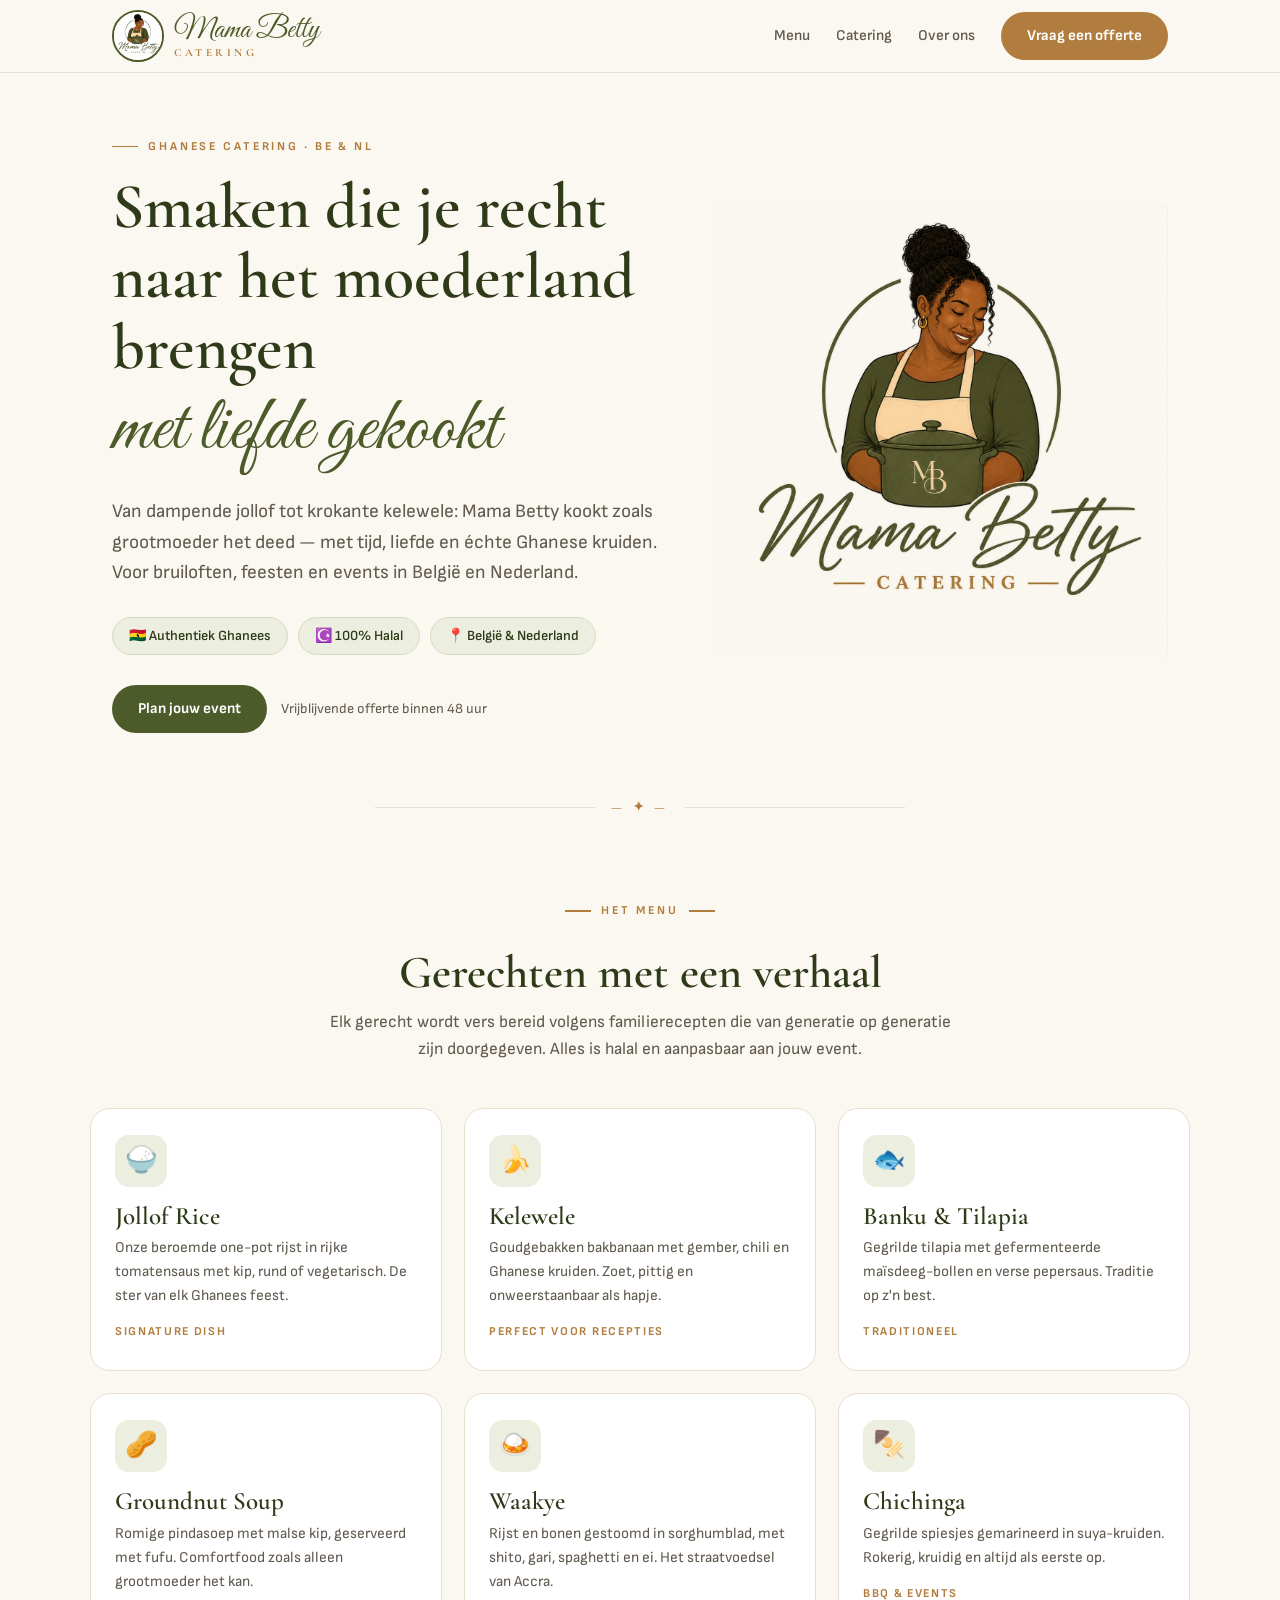
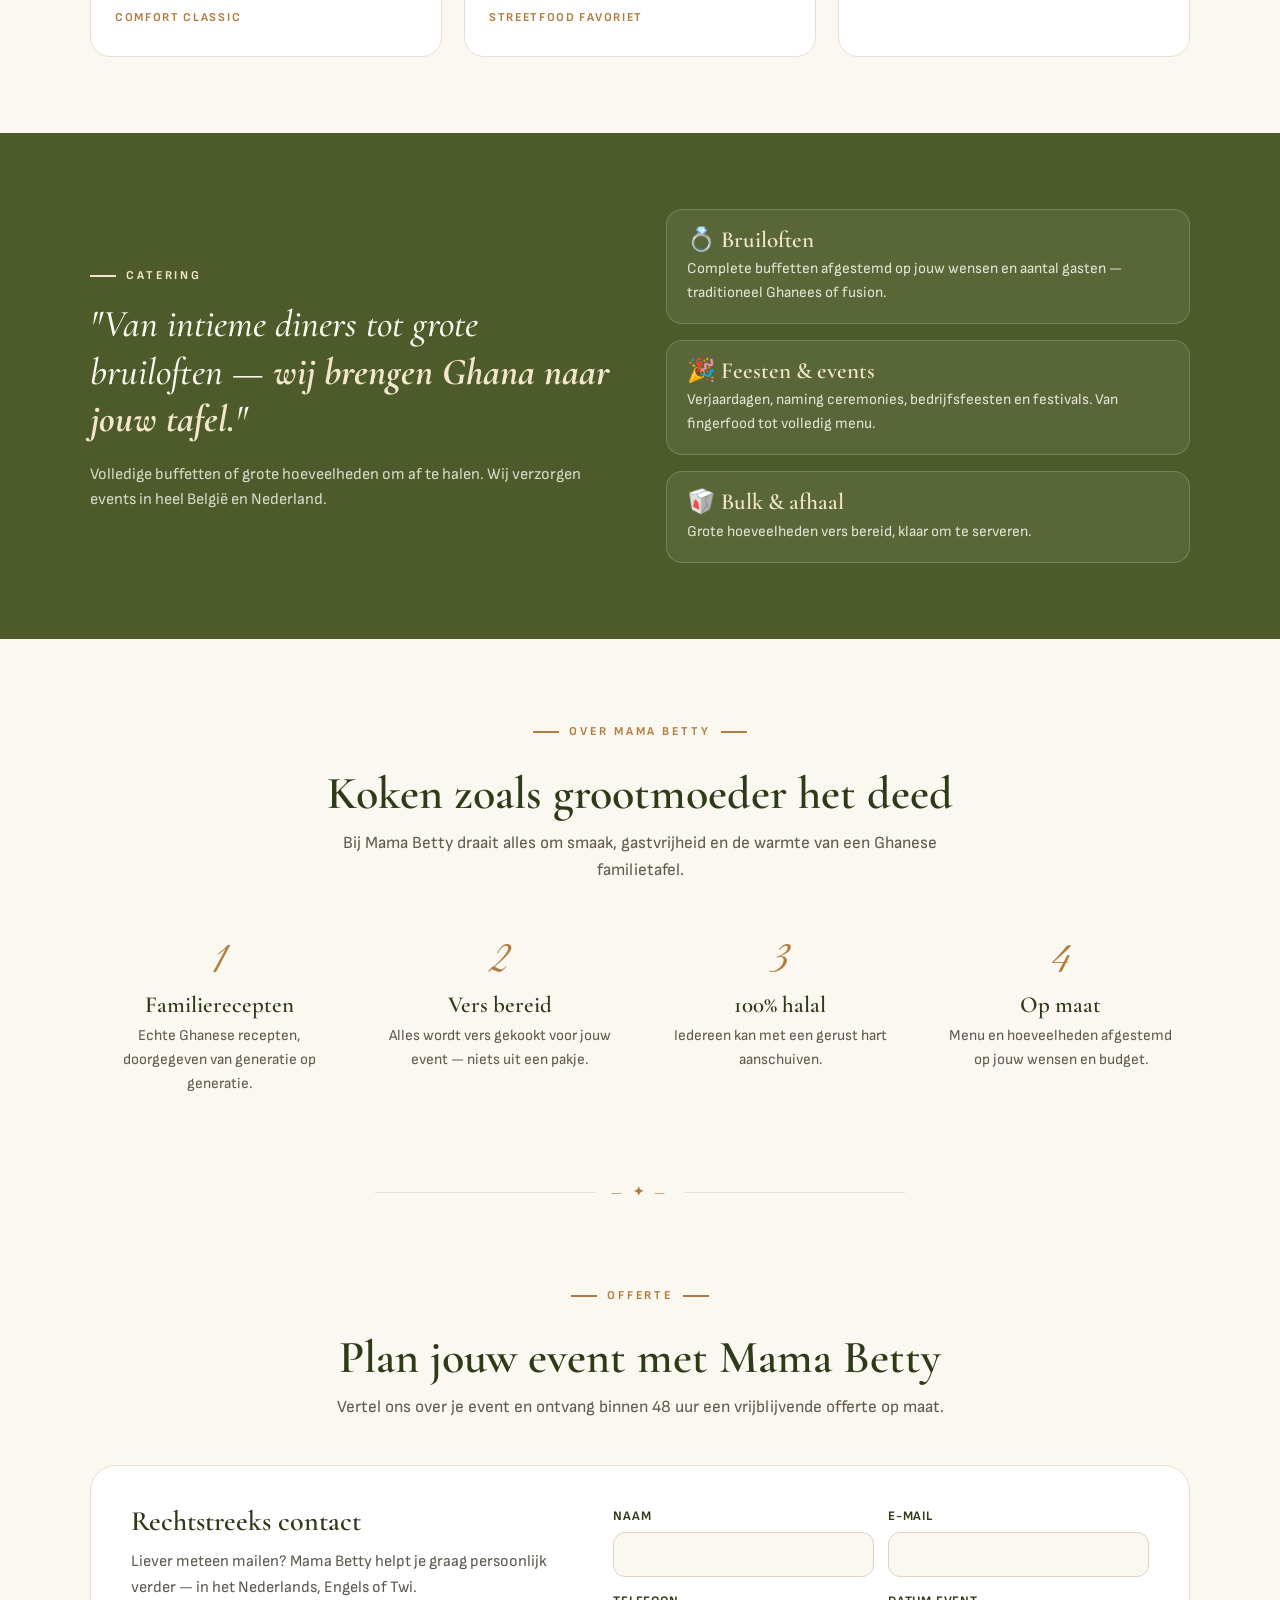
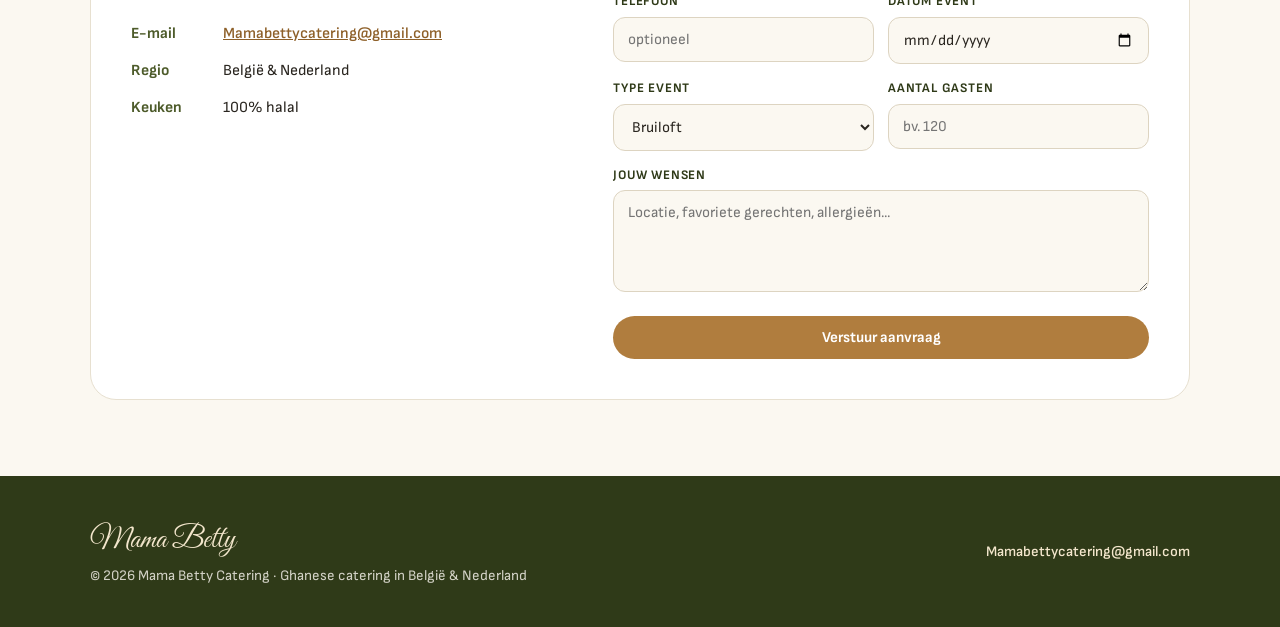
==== index.html @ 84b1d36d "Mama Betty Catering website Co-Authored-By: Claude Opus 5.5 <noreply@anthropic.com> Claude-Session: " ====
<!DOCTYPE html>
<html lang="nl">
<head>
<meta charset="UTF-8">
<meta name="viewport" content="width=device-width, initial-scale=1.0">
<title>Mama Betty Catering — Ghanese catering | BE &amp; NL</title>
<meta name="description" content="Authentieke Ghanese catering voor bruiloften, feesten en events in België en Nederland. 100% halal. Vraag vrijblijvend een offerte aan.">
<meta property="og:title" content="Mama Betty Catering">
<meta property="og:description" content="Authentieke Ghanese catering voor bruiloften, feesten en events in België en Nederland.">
<meta property="og:image" content="logo.jpg">
<link rel="icon" href="logo.jpg">
<link rel="preconnect" href="https://fonts.googleapis.com">
<link rel="preconnect" href="https://fonts.gstatic.com" crossorigin>
<link href="https://fonts.googleapis.com/css2?family=Cormorant+Garamond:ital,wght@0,500;0,600;0,700;1,500;1,600&family=Great+Vibes&family=Sofia+Sans:wght@400;500;600;700&display=swap" rel="stylesheet">
<style>
  :root{
    --olive-900:#2F3A18;
    --olive-700:#4D5B2A;
    --olive-500:#6B7A3E;
    --olive-100:#ECEEDF;
    --cream:#FBF8F1;
    --apron:#F3E6CC;
    --bronze:#B07D3E;
    --bronze-dark:#8E6029;
    --ink:#2A2620;
    --ink-soft:#615A50;
    --line:#E7E0D0;
  }
  *{margin:0;padding:0;box-sizing:border-box}
  html{scroll-behavior:smooth}
  body{
    font-family:'Sofia Sans',sans-serif;
    background:var(--cream);
    color:var(--ink);
    line-height:1.6;
    font-size:17px;
  }
  h1,h2,h3{font-family:'Cormorant Garamond',serif;line-height:1.1}
  img{max-width:100%;display:block}
  a{color:inherit}
  .script{font-family:'Great Vibes',cursive;font-weight:400}

  /* ---------- NAV ---------- */
  header{
    position:sticky;top:0;z-index:50;
    background:rgba(251,248,241,.95);
    backdrop-filter:blur(8px);
    border-bottom:1px solid var(--line);
  }
  .nav{
    max-width:1100px;margin:0 auto;padding:10px 22px;
    display:flex;align-items:center;justify-content:space-between;gap:16px;
    position:relative;
  }
  .brand{display:flex;align-items:center;gap:10px;text-decoration:none}
  .brand img{width:52px;height:52px;object-fit:cover;object-position:50% 22%;border-radius:50%;border:2px solid var(--olive-700);background:#fff}
  .brand-name{font-family:'Great Vibes',cursive;font-size:30px;color:var(--olive-700);line-height:1}
  .brand-name small{display:block;font-family:'Cormorant Garamond',serif;font-weight:700;font-size:11px;letter-spacing:.32em;text-transform:uppercase;color:var(--bronze);margin-top:2px}
  nav ul{display:flex;gap:26px;list-style:none;align-items:center}
  nav a{text-decoration:none;font-weight:600;font-size:15px;color:var(--ink-soft)}
  nav a:hover{color:var(--olive-700)}
  .btn{
    display:inline-block;background:var(--olive-700);color:#fff;
    padding:12px 26px;border-radius:999px;text-decoration:none;
    font-weight:700;font-size:15px;border:none;cursor:pointer;font-family:inherit;
    transition:transform .15s ease, background .15s ease;
  }
  .btn:hover{background:var(--olive-900);transform:translateY(-1px)}
  .btn:focus-visible{outline:3px solid var(--bronze);outline-offset:2px}
  .btn:disabled{opacity:.6;cursor:wait;transform:none}
  nav a.btn{color:#fff}
  .btn-bronze{background:var(--bronze)}
  .btn-bronze:hover{background:var(--bronze-dark)}
  .menu-toggle{display:none;background:none;border:none;font-size:26px;cursor:pointer;color:var(--olive-900)}

  /* ---------- HERO ---------- */
  .hero{
    max-width:1100px;margin:0 auto;padding:56px 22px 64px;
    display:grid;grid-template-columns:1.1fr .9fr;gap:48px;align-items:center;
  }
  .eyebrow{
    display:inline-flex;align-items:center;gap:10px;
    font-size:12px;font-weight:700;letter-spacing:.24em;text-transform:uppercase;
    color:var(--bronze);margin-bottom:16px;
  }
  .eyebrow::before{content:"";width:26px;height:1.5px;background:var(--bronze)}
  .hero h1{
    font-size:clamp(40px,5.6vw,64px);font-weight:600;color:var(--olive-900);
  }
  .hero h1 .script{display:block;color:var(--olive-700);font-size:1.2em;line-height:1.15;margin-top:4px}
  .hero p.lead{margin:22px 0 28px;font-size:19px;color:var(--ink-soft);max-width:52ch}
  .hero-badges{display:flex;flex-wrap:wrap;gap:10px;margin-bottom:30px}
  .badge{
    background:var(--olive-100);color:var(--olive-900);
    border:1px solid #D7DBC2;border-radius:999px;
    padding:7px 16px;font-size:14px;font-weight:600;
  }
  .hero-cta{display:flex;gap:14px;flex-wrap:wrap;align-items:center}
  .hero-note{font-size:14px;color:var(--ink-soft)}
  .hero-logo{
    width:100%;max-width:460px;margin:0 auto;
    mix-blend-mode:multiply;
  }

  /* ---------- SECTIONS ---------- */
  section{padding:76px 22px}
  .wrap{max-width:1100px;margin:0 auto}
  .section-head{max-width:640px;margin-bottom:44px}
  .section-head.center{margin-left:auto;margin-right:auto;text-align:center}
  .section-head.center .eyebrow::after{content:"";width:26px;height:1.5px;background:var(--bronze)}
  .section-head h2{font-size:clamp(32px,4vw,46px);font-weight:600;color:var(--olive-900);margin:10px 0 12px}
  .section-head p{color:var(--ink-soft);font-size:17px}

  .divider{display:flex;align-items:center;justify-content:center;gap:16px;color:var(--bronze);padding:0 22px}
  .divider::before,.divider::after{content:"";height:1px;flex:1;max-width:220px;background:var(--line)}
  .divider span{font-family:'Cormorant Garamond',serif;font-weight:700;letter-spacing:.3em;font-size:13px}

  /* menu */
  .menu-grid{display:grid;grid-template-columns:repeat(3,1fr);gap:22px}
  .dish{
    background:#fff;border:1px solid var(--line);border-radius:20px;
    padding:26px 24px;transition:transform .18s ease, box-shadow .18s ease;
  }
  .dish:hover{transform:translateY(-4px);box-shadow:0 16px 36px rgba(47,58,24,.10)}
  .dish-icon{
    width:52px;height:52px;border-radius:14px;display:grid;place-items:center;
    font-size:26px;margin-bottom:16px;background:var(--olive-100);
  }
  .dish h3{font-size:25px;font-weight:600;color:var(--olive-900);margin-bottom:6px}
  .dish p{font-size:15px;color:var(--ink-soft)}
  .dish .tag{
    display:inline-block;margin-top:14px;font-size:12px;font-weight:700;
    letter-spacing:.14em;text-transform:uppercase;color:var(--bronze);
  }

  /* catering */
  .split{display:grid;grid-template-columns:1fr 1fr;gap:52px;align-items:center}
  .green-section{background:var(--olive-700);color:var(--cream)}
  .green-section .eyebrow{color:var(--apron)}
  .green-section .eyebrow::before{background:var(--apron)}
  .service-list{list-style:none;display:grid;gap:16px}
  .service-list li{
    background:rgba(251,248,241,.07);
    border:1px solid rgba(251,248,241,.18);
    border-radius:16px;padding:18px 20px;
  }
  .service-list h3{font-size:23px;color:var(--apron);margin-bottom:4px;font-weight:600}
  .service-list p{font-size:15px;color:rgba(251,248,241,.85)}
  .big-quote{
    font-family:'Cormorant Garamond',serif;font-style:italic;font-weight:500;
    font-size:clamp(28px,3.4vw,38px);line-height:1.25;color:var(--cream);
  }
  .big-quote strong{color:var(--apron);font-weight:700}
  .quote-sub{margin-top:18px;color:rgba(251,248,241,.8);font-size:16px}

  /* waarom */
  .why-grid{display:grid;grid-template-columns:repeat(4,1fr);gap:22px}
  .why{text-align:center;padding:10px}
  .why .num{font-family:'Great Vibes',cursive;font-size:46px;color:var(--bronze);line-height:1}
  .why h3{font-size:23px;color:var(--olive-900);margin:8px 0 6px;font-weight:600}
  .why p{font-size:15px;color:var(--ink-soft)}

  /* contact */
  .contact-card{
    background:#fff;border:1px solid var(--line);border-radius:26px;
    padding:40px;display:grid;grid-template-columns:.9fr 1.1fr;gap:44px;
  }
  .contact-info h3{font-size:28px;color:var(--olive-900);font-weight:600;margin-bottom:12px}
  .contact-info p{color:var(--ink-soft);font-size:16px;margin-bottom:22px}
  .contact-rows{display:grid;gap:12px;font-size:15.5px}
  .contact-rows div{display:flex;gap:12px;align-items:baseline;flex-wrap:wrap}
  .contact-rows strong{min-width:80px;color:var(--olive-700)}
  .contact-rows a{color:var(--bronze-dark);font-weight:600;word-break:break-all}
  .form{display:grid;gap:14px}
  .form label{display:block;margin-bottom:5px;font-size:13px;font-weight:700;letter-spacing:.06em;text-transform:uppercase;color:var(--olive-900)}
  .form input,.form select,.form textarea{
    width:100%;padding:12px 14px;border:1.5px solid #DDD4C1;border-radius:12px;
    font-family:inherit;font-size:15px;background:var(--cream);color:var(--ink);
  }
  .form input:focus,.form select:focus,.form textarea:focus{
    outline:none;border-color:var(--olive-700);box-shadow:0 0 0 3px rgba(77,91,42,.15);
  }
  .form-row{display:grid;grid-template-columns:1fr 1fr;gap:14px}
  .hp{position:absolute;left:-9999px}
  .form-msg{
    display:none;padding:14px 16px;border-radius:12px;font-weight:600;font-size:15px;
    background:var(--olive-100);border:1px solid #CBD1AE;color:var(--olive-900);
  }
  .form-msg.error{background:#FBEDE8;border-color:#EBC3B5;color:#8A2F14}

  /* footer */
  footer.site{
    background:var(--olive-900);color:rgba(251,248,241,.8);
    padding:40px 22px;font-size:14.5px;
  }
  footer.site .wrap{display:flex;justify-content:space-between;gap:20px;flex-wrap:wrap;align-items:center}
  footer.site .script{font-size:30px;color:var(--apron)}
  footer.site a{color:var(--apron);text-decoration:none;font-weight:600}

  @media (prefers-reduced-motion:reduce){
    *{transition:none!important;animation:none!important}
    html{scroll-behavior:auto}
  }
  @media (max-width:860px){
    .hero{grid-template-columns:1fr;padding-top:28px;text-align:center}
    .hero-logo{max-width:320px;order:-1}
    .hero p.lead{margin-left:auto;margin-right:auto}
    .hero-badges,.hero-cta{justify-content:center}
    .eyebrow::before{display:none}
    .menu-grid{grid-template-columns:1fr 1fr}
    .why-grid{grid-template-columns:1fr 1fr}
    .split,.contact-card{grid-template-columns:1fr}
    nav ul{
      display:none;position:absolute;top:100%;left:0;right:0;
      background:var(--cream);flex-direction:column;padding:18px 22px;gap:16px;
      border-bottom:1px solid var(--line);
    }
    nav ul.open{display:flex}
    .menu-toggle{display:block}
  }
  @media (max-width:560px){
    .menu-grid,.why-grid{grid-template-columns:1fr}
    .form-row{grid-template-columns:1fr}
    .contact-card{padding:24px}
    section{padding:60px 16px}
    .brand-name{font-size:26px}
  }
</style>
</head>
<body>

<header>
  <div class="nav">
    <a class="brand" href="#top">
      <img src="logo.jpg" alt="">
      <span class="brand-name">Mama Betty
        <small>Catering</small>
      </span>
    </a>
    <nav>
      <button class="menu-toggle" aria-label="Menu openen" onclick="document.getElementById('navlinks').classList.toggle('open')">☰</button>
      <ul id="navlinks">
        <li><a href="#menu">Menu</a></li>
        <li><a href="#catering">Catering</a></li>
        <li><a href="#waarom">Over ons</a></li>
        <li><a href="#offerte" class="btn btn-bronze">Vraag een offerte</a></li>
      </ul>
    </nav>
  </div>
</header>

<main id="top">

  <!-- HERO -->
  <div class="hero">
    <div>
      <span class="eyebrow">Ghanese catering · BE &amp; NL</span>
      <h1>Smaken die je recht naar het moederland brengen
        <span class="script">met liefde gekookt</span>
      </h1>
      <p class="lead">Van dampende jollof tot krokante kelewele: Mama Betty kookt zoals grootmoeder het deed — met tijd, liefde en échte Ghanese kruiden. Voor bruiloften, feesten en events in België en Nederland.</p>
      <div class="hero-badges">
        <span class="badge">🇬🇭 Authentiek Ghanees</span>
        <span class="badge">☪️ 100% Halal</span>
        <span class="badge">📍 België &amp; Nederland</span>
      </div>
      <div class="hero-cta">
        <a class="btn" href="#offerte">Plan jouw event</a>
        <span class="hero-note">Vrijblijvende offerte binnen 48 uur</span>
      </div>
    </div>
    <img class="hero-logo" src="logo.jpg" alt="Mama Betty Catering logo: Mama Betty met een kookpot">
  </div>

  <div class="divider" aria-hidden="true"><span>— ✦ —</span></div>

  <!-- MENU -->
  <section id="menu">
    <div class="wrap">
      <div class="section-head center">
        <span class="eyebrow">Het menu</span>
        <h2>Gerechten met een verhaal</h2>
        <p>Elk gerecht wordt vers bereid volgens familierecepten die van generatie op generatie zijn doorgegeven. Alles is halal en aanpasbaar aan jouw event.</p>
      </div>
      <div class="menu-grid">
        <article class="dish">
          <div class="dish-icon">🍚</div>
          <h3>Jollof Rice</h3>
          <p>Onze beroemde one-pot rijst in rijke tomatensaus met kip, rund of vegetarisch. De ster van elk Ghanees feest.</p>
          <span class="tag">Signature dish</span>
        </article>
        <article class="dish">
          <div class="dish-icon">🍌</div>
          <h3>Kelewele</h3>
          <p>Goudgebakken bakbanaan met gember, chili en Ghanese kruiden. Zoet, pittig en onweerstaanbaar als hapje.</p>
          <span class="tag">Perfect voor recepties</span>
        </article>
        <article class="dish">
          <div class="dish-icon">🐟</div>
          <h3>Banku &amp; Tilapia</h3>
          <p>Gegrilde tilapia met gefermenteerde maïsdeeg-bollen en verse pepersaus. Traditie op z'n best.</p>
          <span class="tag">Traditioneel</span>
        </article>
        <article class="dish">
          <div class="dish-icon">🥜</div>
          <h3>Groundnut Soup</h3>
          <p>Romige pindasoep met malse kip, geserveerd met fufu. Comfortfood zoals alleen grootmoeder het kan.</p>
          <span class="tag">Comfort classic</span>
        </article>
        <article class="dish">
          <div class="dish-icon">🍛</div>
          <h3>Waakye</h3>
          <p>Rijst en bonen gestoomd in sorghumblad, met shito, gari, spaghetti en ei. Het straatvoedsel van Accra.</p>
          <span class="tag">Streetfood favoriet</span>
        </article>
        <article class="dish">
          <div class="dish-icon">🍢</div>
          <h3>Chichinga</h3>
          <p>Gegrilde spiesjes gemarineerd in suya-kruiden. Rokerig, kruidig en altijd als eerste op.</p>
          <span class="tag">BBQ &amp; events</span>
        </article>
      </div>
    </div>
  </section>

  <!-- CATERING -->
  <section id="catering" class="green-section">
    <div class="wrap split">
      <div>
        <span class="eyebrow">Catering</span>
        <h2 class="big-quote">"Van intieme diners tot grote bruiloften — <strong>wij brengen Ghana naar jouw tafel.</strong>"</h2>
        <p class="quote-sub">Volledige buffetten of grote hoeveelheden om af te halen. Wij verzorgen events in heel België en Nederland.</p>
      </div>
      <ul class="service-list">
        <li>
          <h3>💍 Bruiloften</h3>
          <p>Complete buffetten afgestemd op jouw wensen en aantal gasten — traditioneel Ghanees of fusion.</p>
        </li>
        <li>
          <h3>🎉 Feesten &amp; events</h3>
          <p>Verjaardagen, naming ceremonies, bedrijfsfeesten en festivals. Van fingerfood tot volledig menu.</p>
        </li>
        <li>
          <h3>🥡 Bulk &amp; afhaal</h3>
          <p>Grote hoeveelheden vers bereid, klaar om te serveren.</p>
        </li>
      </ul>
    </div>
  </section>

  <!-- WAAROM -->
  <section id="waarom">
    <div class="wrap">
      <div class="section-head center">
        <span class="eyebrow">Over Mama Betty</span>
        <h2>Koken zoals grootmoeder het deed</h2>
        <p>Bij Mama Betty draait alles om smaak, gastvrijheid en de warmte van een Ghanese familietafel.</p>
      </div>
      <div class="why-grid">
        <div class="why">
          <div class="num">1</div>
          <h3>Familierecepten</h3>
          <p>Echte Ghanese recepten, doorgegeven van generatie op generatie.</p>
        </div>
        <div class="why">
          <div class="num">2</div>
          <h3>Vers bereid</h3>
          <p>Alles wordt vers gekookt voor jouw event — niets uit een pakje.</p>
        </div>
        <div class="why">
          <div class="num">3</div>
          <h3>100% halal</h3>
          <p>Iedereen kan met een gerust hart aanschuiven.</p>
        </div>
        <div class="why">
          <div class="num">4</div>
          <h3>Op maat</h3>
          <p>Menu en hoeveelheden afgestemd op jouw wensen en budget.</p>
        </div>
      </div>
    </div>
  </section>

  <div class="divider" aria-hidden="true"><span>— ✦ —</span></div>

  <!-- CONTACT / OFFERTE -->
  <section id="offerte">
    <div class="wrap">
      <div class="section-head center">
        <span class="eyebrow">Offerte</span>
        <h2>Plan jouw event met Mama Betty</h2>
        <p>Vertel ons over je event en ontvang binnen 48 uur een vrijblijvende offerte op maat.</p>
      </div>
      <div class="contact-card">
        <div class="contact-info">
          <h3>Rechtstreeks contact</h3>
          <p>Liever meteen mailen? Mama Betty helpt je graag persoonlijk verder — in het Nederlands, Engels of Twi.</p>
          <div class="contact-rows">
            <div><strong>E-mail</strong><a href="mailto:Mamabettycatering@gmail.com">Mamabettycatering@gmail.com</a></div>
            <div><strong>Regio</strong><span>België &amp; Nederland</span></div>
            <div><strong>Keuken</strong><span>100% halal</span></div>
          </div>
        </div>
        <form class="form" id="quoteForm" novalidate>
          <input type="text" name="_honey" class="hp" tabindex="-1" autocomplete="off" aria-hidden="true">
          <div class="form-row">
            <div>
              <label for="name">Naam</label>
              <input id="name" name="Naam" type="text" required autocomplete="name">
            </div>
            <div>
              <label for="email">E-mail</label>
              <input id="email" name="email" type="email" required autocomplete="email">
            </div>
          </div>
          <div class="form-row">
            <div>
              <label for="phone">Telefoon</label>
              <input id="phone" name="Telefoon" type="tel" autocomplete="tel" placeholder="optioneel">
            </div>
            <div>
              <label for="date">Datum event</label>
              <input id="date" name="Datum event" type="date">
            </div>
          </div>
          <div class="form-row">
            <div>
              <label for="type">Type event</label>
              <select id="type" name="Type event">
                <option>Bruiloft</option>
                <option>Feest / ceremonie</option>
                <option>Bedrijfsevent</option>
                <option>Bulk / afhaal</option>
                <option>Anders</option>
              </select>
            </div>
            <div>
              <label for="guests">Aantal gasten</label>
              <input id="guests" name="Aantal gasten" type="number" min="1" placeholder="bv. 120">
            </div>
          </div>
          <div>
            <label for="msg">Jouw wensen</label>
            <textarea id="msg" name="Wensen" rows="4" placeholder="Locatie, favoriete gerechten, allergieën..."></textarea>
          </div>
          <button class="btn btn-bronze" type="submit" id="submitBtn">Verstuur aanvraag</button>
          <div class="form-msg" id="formMsg" role="status"></div>
        </form>
      </div>
    </div>
  </section>

</main>

<footer class="site">
  <div class="wrap">
    <div><span class="script">Mama Betty</span><br>© <span id="year"></span> Mama Betty Catering · Ghanese catering in België &amp; Nederland</div>
    <div><a href="mailto:Mamabettycatering@gmail.com">Mamabettycatering@gmail.com</a></div>
  </div>
</footer>

<script>
  document.getElementById('year').textContent = new Date().getFullYear();

  var form = document.getElementById('quoteForm');
  var msg = document.getElementById('formMsg');
  var btn = document.getElementById('submitBtn');

  function show(text, isError){
    msg.textContent = text;
    msg.className = 'form-msg' + (isError ? ' error' : '');
    msg.style.display = 'block';
  }

  form.addEventListener('submit', function(e){
    e.preventDefault();
    if (!form.Naam.value.trim() || !form.email.checkValidity() || !form.email.value){
      show('Vul je naam en een geldig e-mailadres in.', true);
      return;
    }
    var data = Object.fromEntries(new FormData(form).entries());
    data._subject = 'Nieuwe offerte-aanvraag: ' + data['Type event'] + ' (' + data.Naam + ')';
    data._template = 'table';
    data._captcha = 'false';

    btn.disabled = true;
    btn.textContent = 'Bezig met versturen...';
    fetch('https://formsubmit.co/ajax/Mamabettycatering@gmail.com', {
      method: 'POST',
      headers: {'Content-Type':'application/json','Accept':'application/json'},
      body: JSON.stringify(data)
    })
    .then(function(r){ return r.json(); })
    .then(function(res){
      if (res.success === 'true' || res.success === true){
        show('Bedankt! Je aanvraag is verstuurd. We nemen binnen 48 uur contact met je op. 🇬🇭', false);
        form.reset();
      } else {
        throw new Error(res.message || 'fout');
      }
    })
    .catch(function(){
      show('Versturen lukte niet. Mail ons gerust rechtstreeks: Mamabettycatering@gmail.com', true);
    })
    .finally(function(){
      btn.disabled = false;
      btn.textContent = 'Verstuur aanvraag';
    });
  });

  // sluit mobiel menu na klik
  document.querySelectorAll('#navlinks a').forEach(function(a){
    a.addEventListener('click', function(){ document.getElementById('navlinks').classList.remove('open'); });
  });
</script>
</body>
</html>
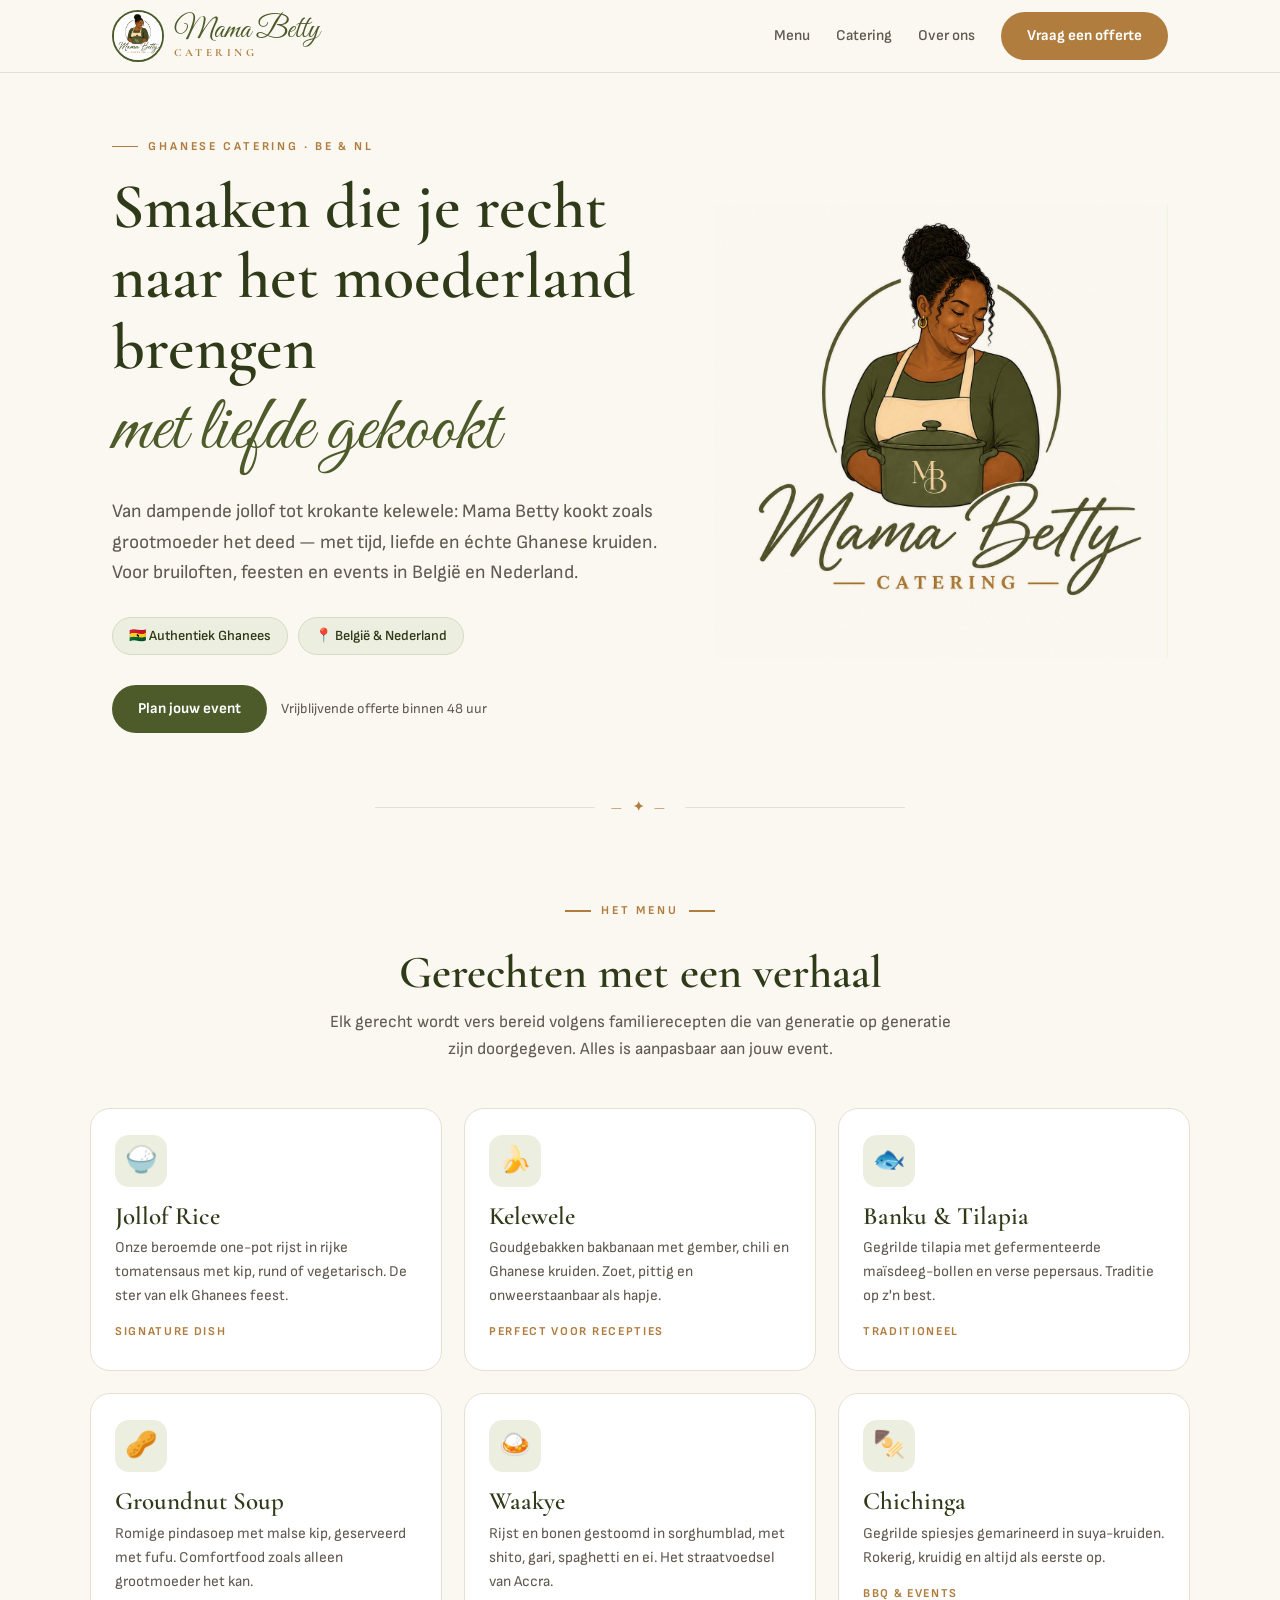
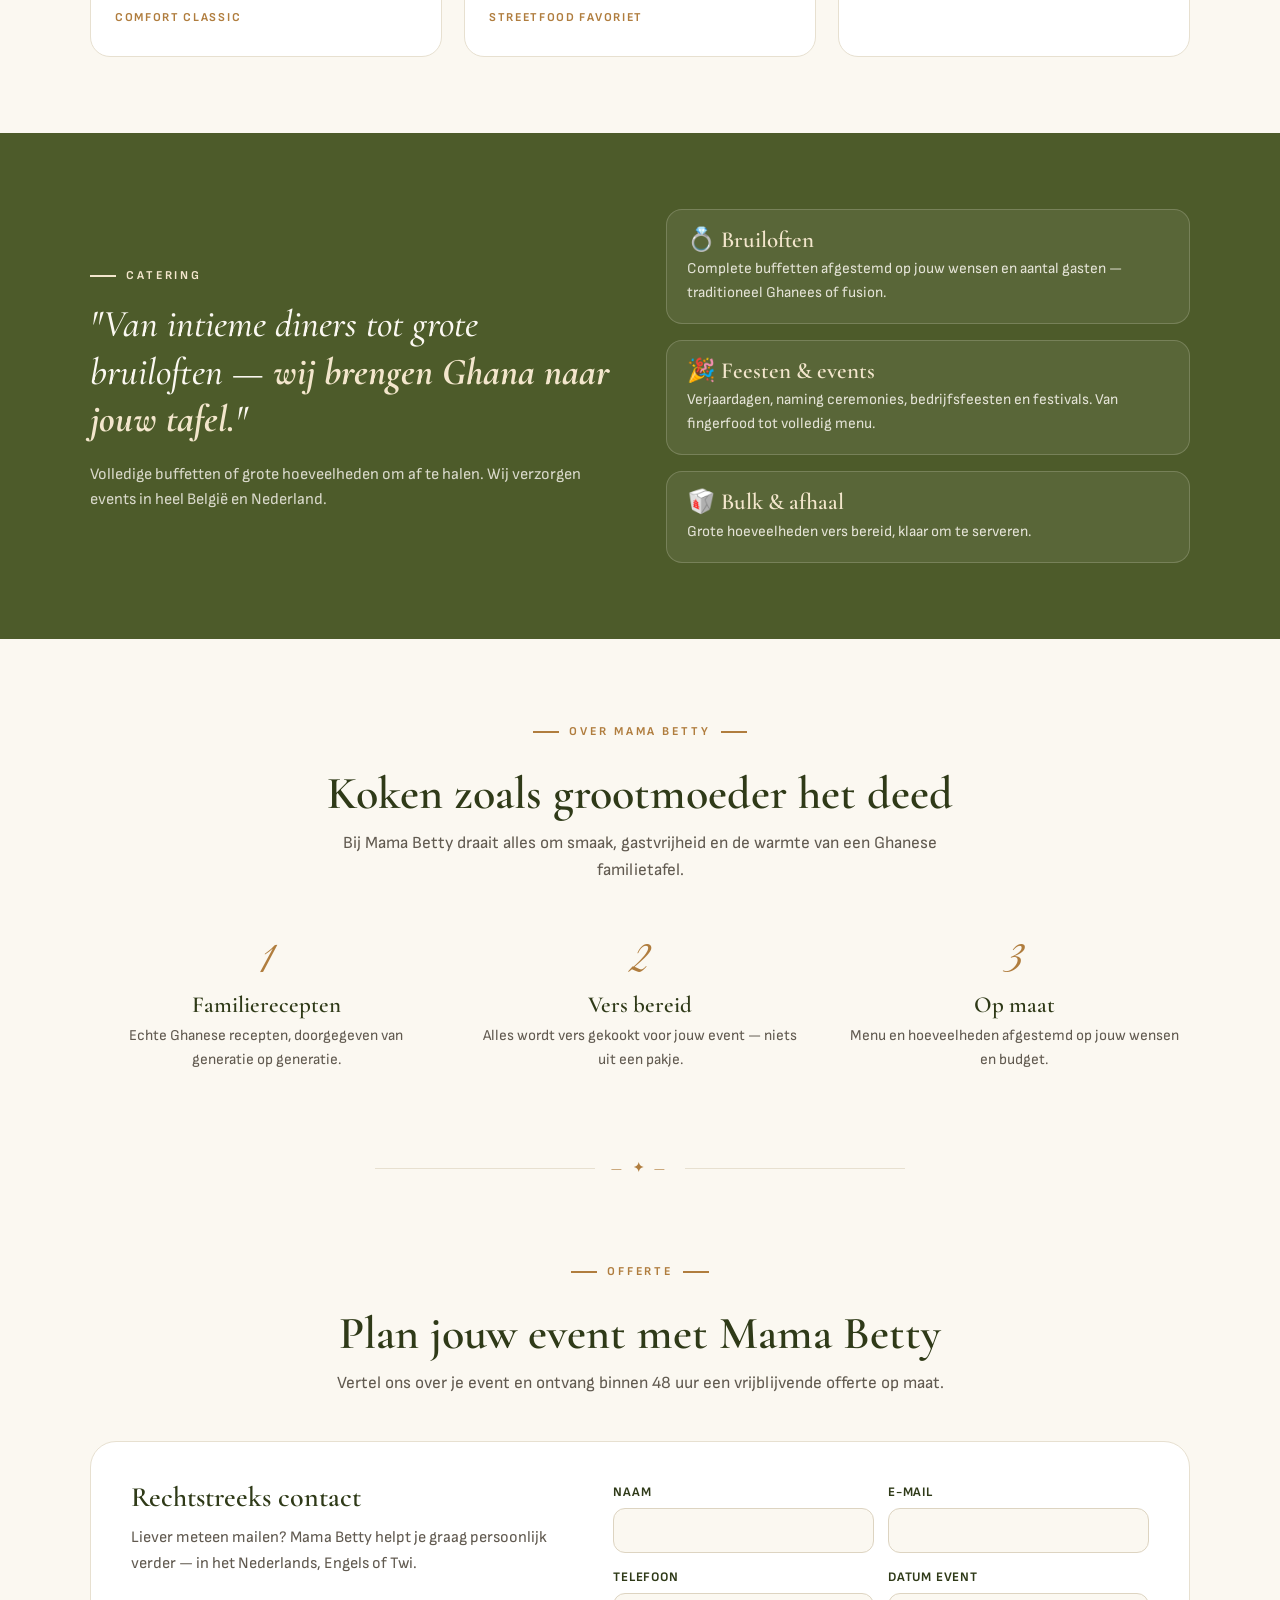
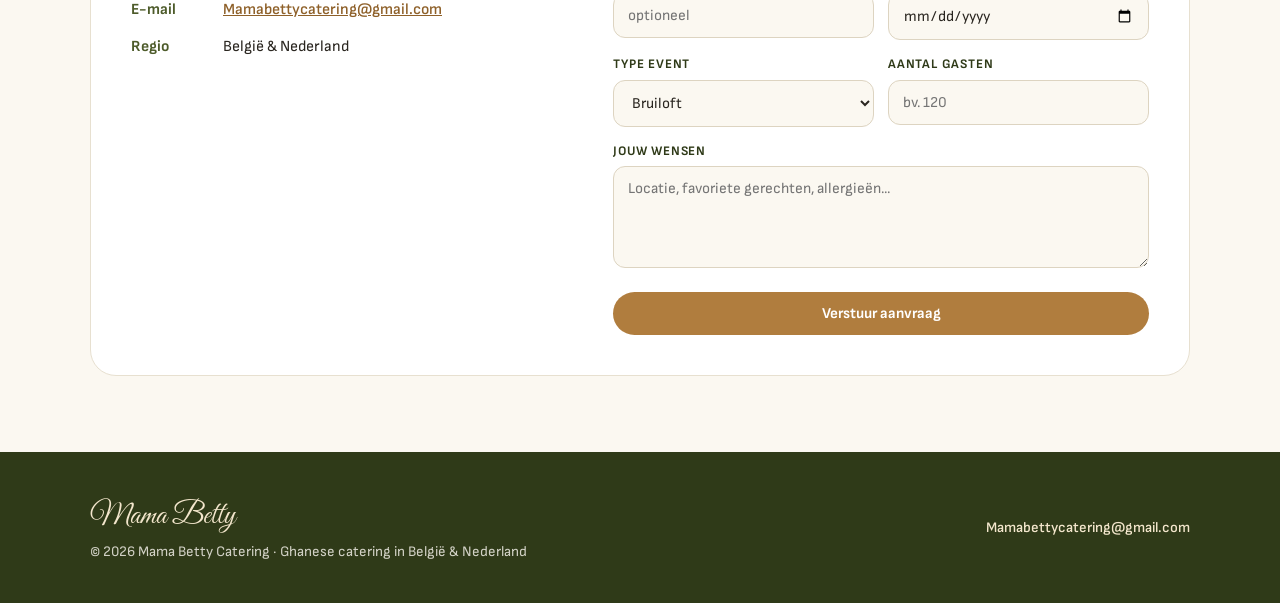
==== commit 1d9236ab: "Verwijder 100% halal vermeldingen Co-Authored-By: Claude Opus 5.5 <noreply@anthropic.com>" ====
--- a/index.html
+++ b/index.html
@@ -4,7 +4,7 @@
 <meta charset="UTF-8">
 <meta name="viewport" content="width=device-width, initial-scale=1.0">
 <title>Mama Betty Catering — Ghanese catering | BE &amp; NL</title>
-<meta name="description" content="Authentieke Ghanese catering voor bruiloften, feesten en events in België en Nederland. 100% halal. Vraag vrijblijvend een offerte aan.">
+<meta name="description" content="Authentieke Ghanese catering voor bruiloften, feesten en events in België en Nederland. Vraag vrijblijvend een offerte aan.">
 <meta property="og:title" content="Mama Betty Catering">
 <meta property="og:description" content="Authentieke Ghanese catering voor bruiloften, feesten en events in België en Nederland.">
 <meta property="og:image" content="logo.jpg">
@@ -154,7 +154,7 @@
   .quote-sub{margin-top:18px;color:rgba(251,248,241,.8);font-size:16px}
 
   /* waarom */
-  .why-grid{display:grid;grid-template-columns:repeat(4,1fr);gap:22px}
+  .why-grid{display:grid;grid-template-columns:repeat(3,1fr);gap:22px}
   .why{text-align:center;padding:10px}
   .why .num{font-family:'Great Vibes',cursive;font-size:46px;color:var(--bronze);line-height:1}
   .why h3{font-size:23px;color:var(--olive-900);margin:8px 0 6px;font-weight:600}
@@ -261,7 +261,6 @@
       <p class="lead">Van dampende jollof tot krokante kelewele: Mama Betty kookt zoals grootmoeder het deed — met tijd, liefde en échte Ghanese kruiden. Voor bruiloften, feesten en events in België en Nederland.</p>
       <div class="hero-badges">
         <span class="badge">🇬🇭 Authentiek Ghanees</span>
-        <span class="badge">☪️ 100% Halal</span>
         <span class="badge">📍 België &amp; Nederland</span>
       </div>
       <div class="hero-cta">
@@ -280,7 +279,7 @@
       <div class="section-head center">
         <span class="eyebrow">Het menu</span>
         <h2>Gerechten met een verhaal</h2>
-        <p>Elk gerecht wordt vers bereid volgens familierecepten die van generatie op generatie zijn doorgegeven. Alles is halal en aanpasbaar aan jouw event.</p>
+        <p>Elk gerecht wordt vers bereid volgens familierecepten die van generatie op generatie zijn doorgegeven. Alles is aanpasbaar aan jouw event.</p>
       </div>
       <div class="menu-grid">
         <article class="dish">
@@ -369,11 +368,6 @@
         </div>
         <div class="why">
           <div class="num">3</div>
-          <h3>100% halal</h3>
-          <p>Iedereen kan met een gerust hart aanschuiven.</p>
-        </div>
-        <div class="why">
-          <div class="num">4</div>
           <h3>Op maat</h3>
           <p>Menu en hoeveelheden afgestemd op jouw wensen en budget.</p>
         </div>
@@ -398,7 +392,6 @@
           <div class="contact-rows">
             <div><strong>E-mail</strong><a href="mailto:Mamabettycatering@gmail.com">Mamabettycatering@gmail.com</a></div>
             <div><strong>Regio</strong><span>België &amp; Nederland</span></div>
-            <div><strong>Keuken</strong><span>100% halal</span></div>
           </div>
         </div>
         <form class="form" id="quoteForm" novalidate>
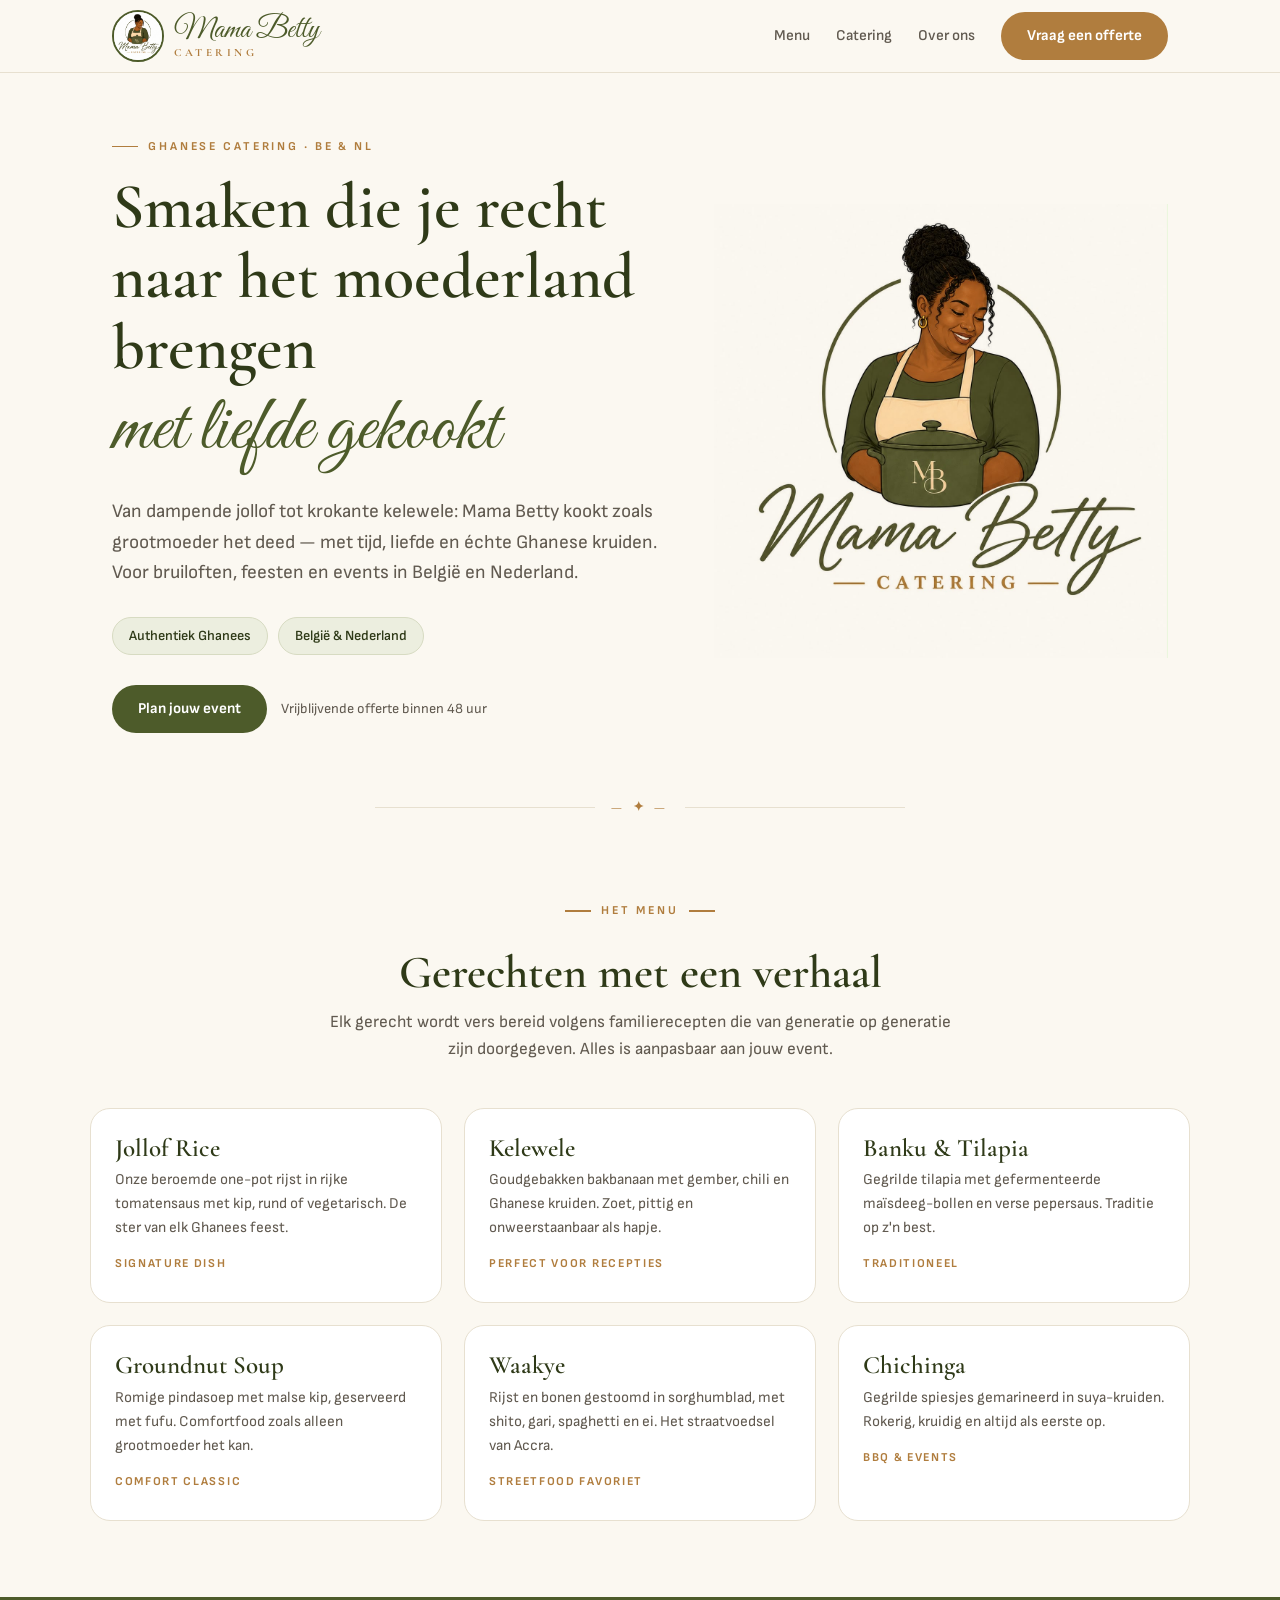
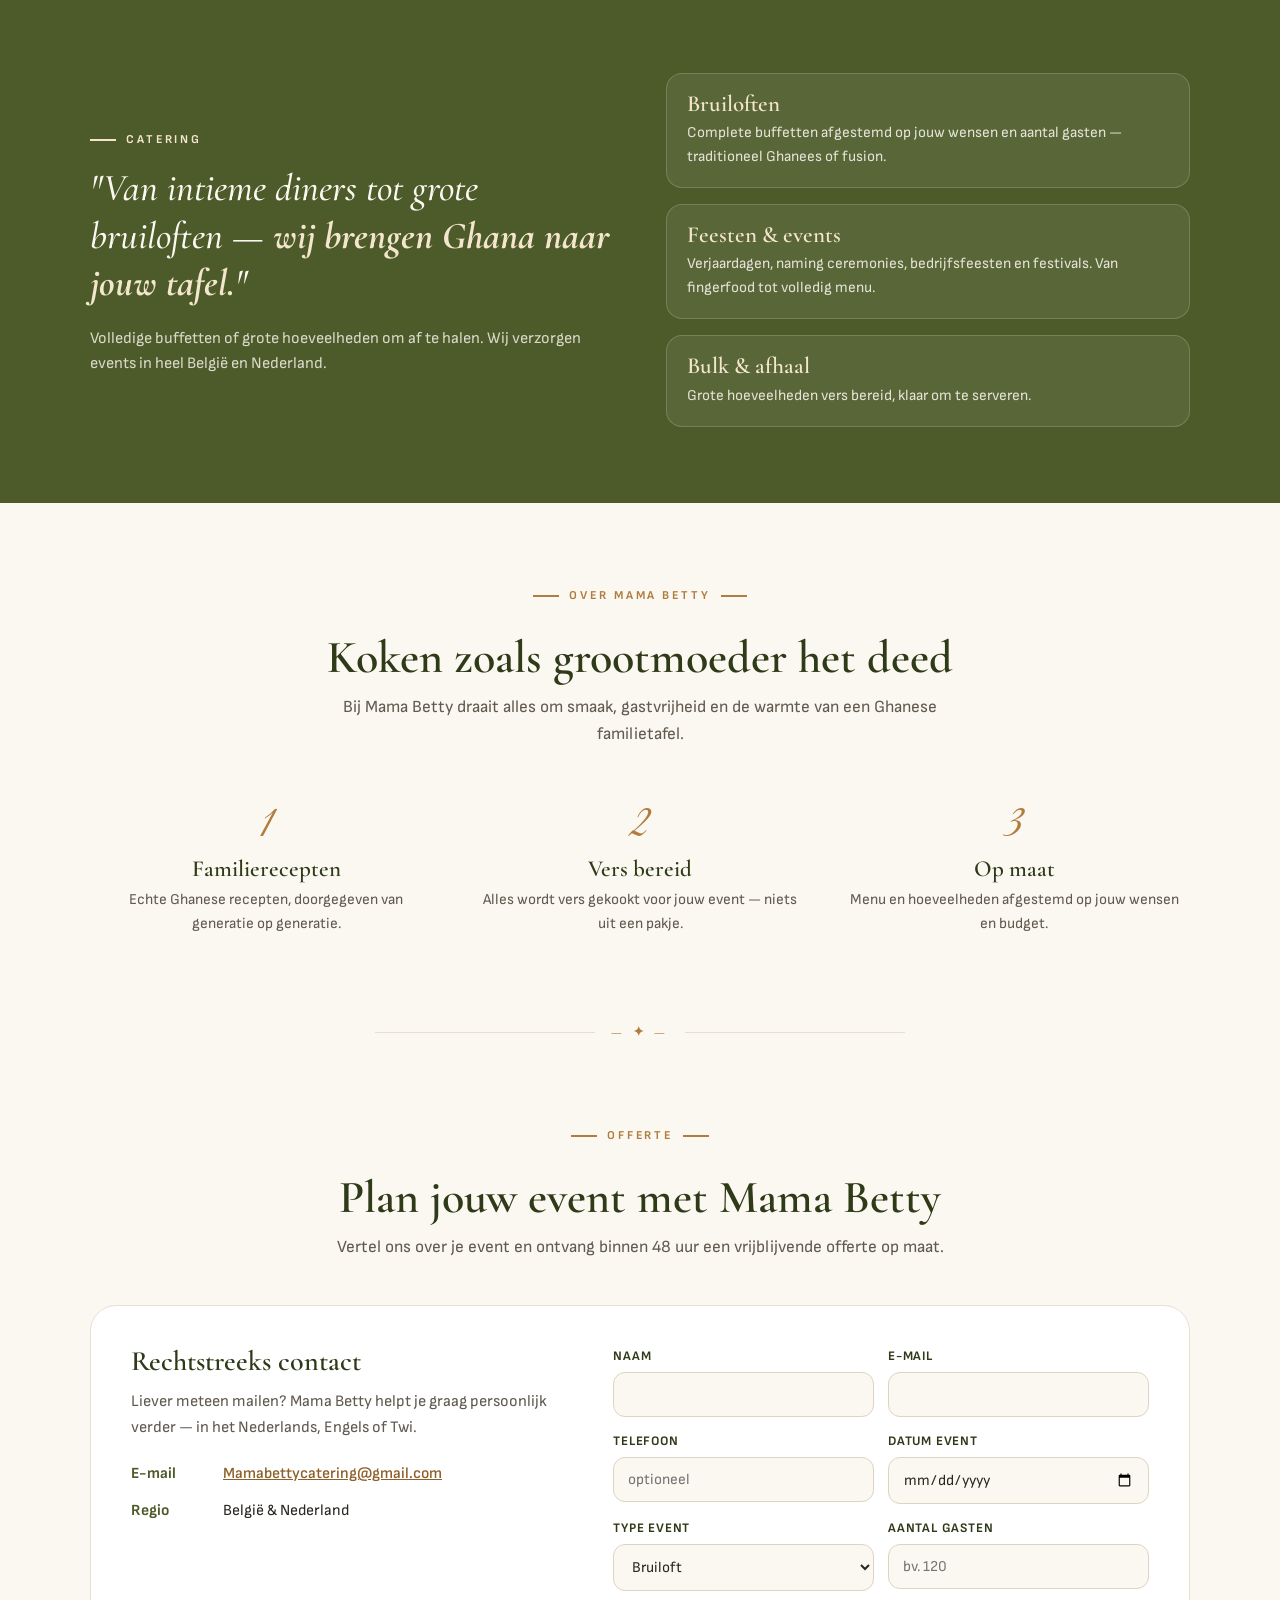
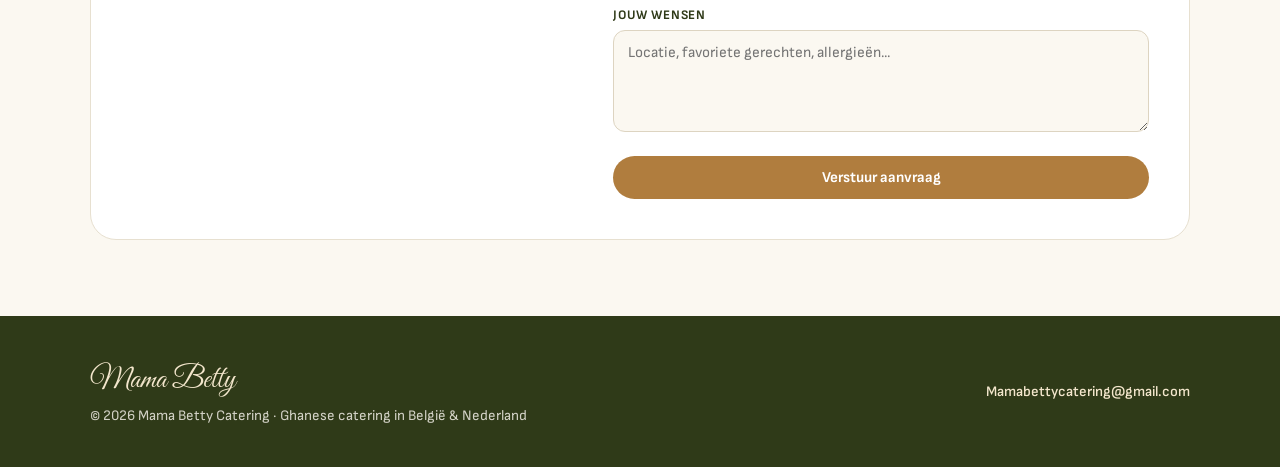
==== commit 218cd5f3: "Verwijder emoji's, voorbereiding voor eigen gerechtfoto's Co-Authored-By: Claude Opus 5.5 <noreply@a" ====
--- a/index.html
+++ b/index.html
@@ -122,9 +122,9 @@
     padding:26px 24px;transition:transform .18s ease, box-shadow .18s ease;
   }
   .dish:hover{transform:translateY(-4px);box-shadow:0 16px 36px rgba(47,58,24,.10)}
-  .dish-icon{
-    width:52px;height:52px;border-radius:14px;display:grid;place-items:center;
-    font-size:26px;margin-bottom:16px;background:var(--olive-100);
+  .dish-photo{
+    display:block;width:calc(100% + 48px);max-width:none;margin:-26px -24px 20px;
+    aspect-ratio:4/3;object-fit:cover;border-radius:19px 19px 0 0;background:var(--olive-100);
   }
   .dish h3{font-size:25px;font-weight:600;color:var(--olive-900);margin-bottom:6px}
   .dish p{font-size:15px;color:var(--ink-soft)}
@@ -260,8 +260,8 @@
       </h1>
       <p class="lead">Van dampende jollof tot krokante kelewele: Mama Betty kookt zoals grootmoeder het deed — met tijd, liefde en échte Ghanese kruiden. Voor bruiloften, feesten en events in België en Nederland.</p>
       <div class="hero-badges">
-        <span class="badge">🇬🇭 Authentiek Ghanees</span>
-        <span class="badge">📍 België &amp; Nederland</span>
+        <span class="badge">Authentiek Ghanees</span>
+        <span class="badge">België &amp; Nederland</span>
       </div>
       <div class="hero-cta">
         <a class="btn" href="#offerte">Plan jouw event</a>
@@ -283,37 +283,31 @@
       </div>
       <div class="menu-grid">
         <article class="dish">
-          <div class="dish-icon">🍚</div>
           <h3>Jollof Rice</h3>
           <p>Onze beroemde one-pot rijst in rijke tomatensaus met kip, rund of vegetarisch. De ster van elk Ghanees feest.</p>
           <span class="tag">Signature dish</span>
         </article>
         <article class="dish">
-          <div class="dish-icon">🍌</div>
           <h3>Kelewele</h3>
           <p>Goudgebakken bakbanaan met gember, chili en Ghanese kruiden. Zoet, pittig en onweerstaanbaar als hapje.</p>
           <span class="tag">Perfect voor recepties</span>
         </article>
         <article class="dish">
-          <div class="dish-icon">🐟</div>
           <h3>Banku &amp; Tilapia</h3>
           <p>Gegrilde tilapia met gefermenteerde maïsdeeg-bollen en verse pepersaus. Traditie op z'n best.</p>
           <span class="tag">Traditioneel</span>
         </article>
         <article class="dish">
-          <div class="dish-icon">🥜</div>
           <h3>Groundnut Soup</h3>
           <p>Romige pindasoep met malse kip, geserveerd met fufu. Comfortfood zoals alleen grootmoeder het kan.</p>
           <span class="tag">Comfort classic</span>
         </article>
         <article class="dish">
-          <div class="dish-icon">🍛</div>
           <h3>Waakye</h3>
           <p>Rijst en bonen gestoomd in sorghumblad, met shito, gari, spaghetti en ei. Het straatvoedsel van Accra.</p>
           <span class="tag">Streetfood favoriet</span>
         </article>
         <article class="dish">
-          <div class="dish-icon">🍢</div>
           <h3>Chichinga</h3>
           <p>Gegrilde spiesjes gemarineerd in suya-kruiden. Rokerig, kruidig en altijd als eerste op.</p>
           <span class="tag">BBQ &amp; events</span>
@@ -332,15 +326,15 @@
       </div>
       <ul class="service-list">
         <li>
-          <h3>💍 Bruiloften</h3>
+          <h3>Bruiloften</h3>
           <p>Complete buffetten afgestemd op jouw wensen en aantal gasten — traditioneel Ghanees of fusion.</p>
         </li>
         <li>
-          <h3>🎉 Feesten &amp; events</h3>
+          <h3>Feesten &amp; events</h3>
           <p>Verjaardagen, naming ceremonies, bedrijfsfeesten en festivals. Van fingerfood tot volledig menu.</p>
         </li>
         <li>
-          <h3>🥡 Bulk &amp; afhaal</h3>
+          <h3>Bulk &amp; afhaal</h3>
           <p>Grote hoeveelheden vers bereid, klaar om te serveren.</p>
         </li>
       </ul>
@@ -486,7 +480,7 @@
     .then(function(r){ return r.json(); })
     .then(function(res){
       if (res.success === 'true' || res.success === true){
-        show('Bedankt! Je aanvraag is verstuurd. We nemen binnen 48 uur contact met je op. 🇬🇭', false);
+        show('Bedankt! Je aanvraag is verstuurd. We nemen binnen 48 uur contact met je op.', false);
         form.reset();
       } else {
         throw new Error(res.message || 'fout');
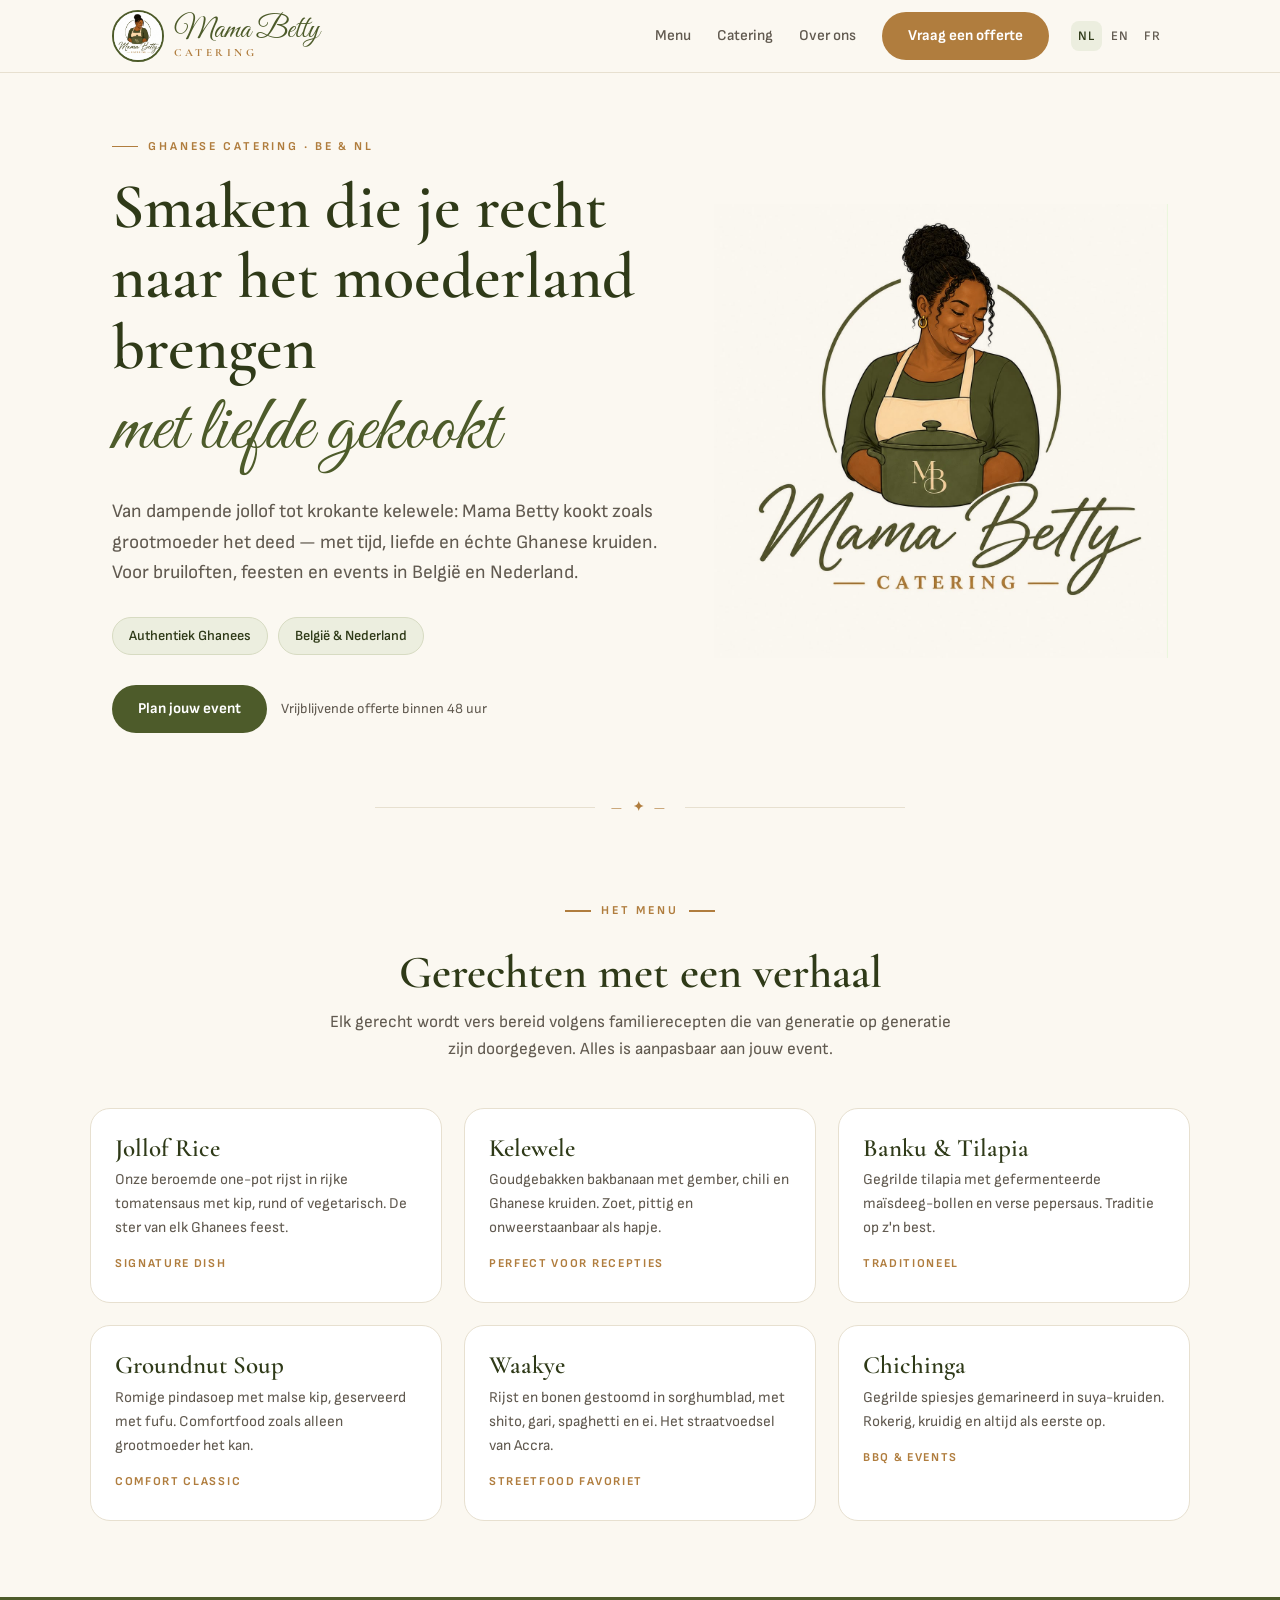
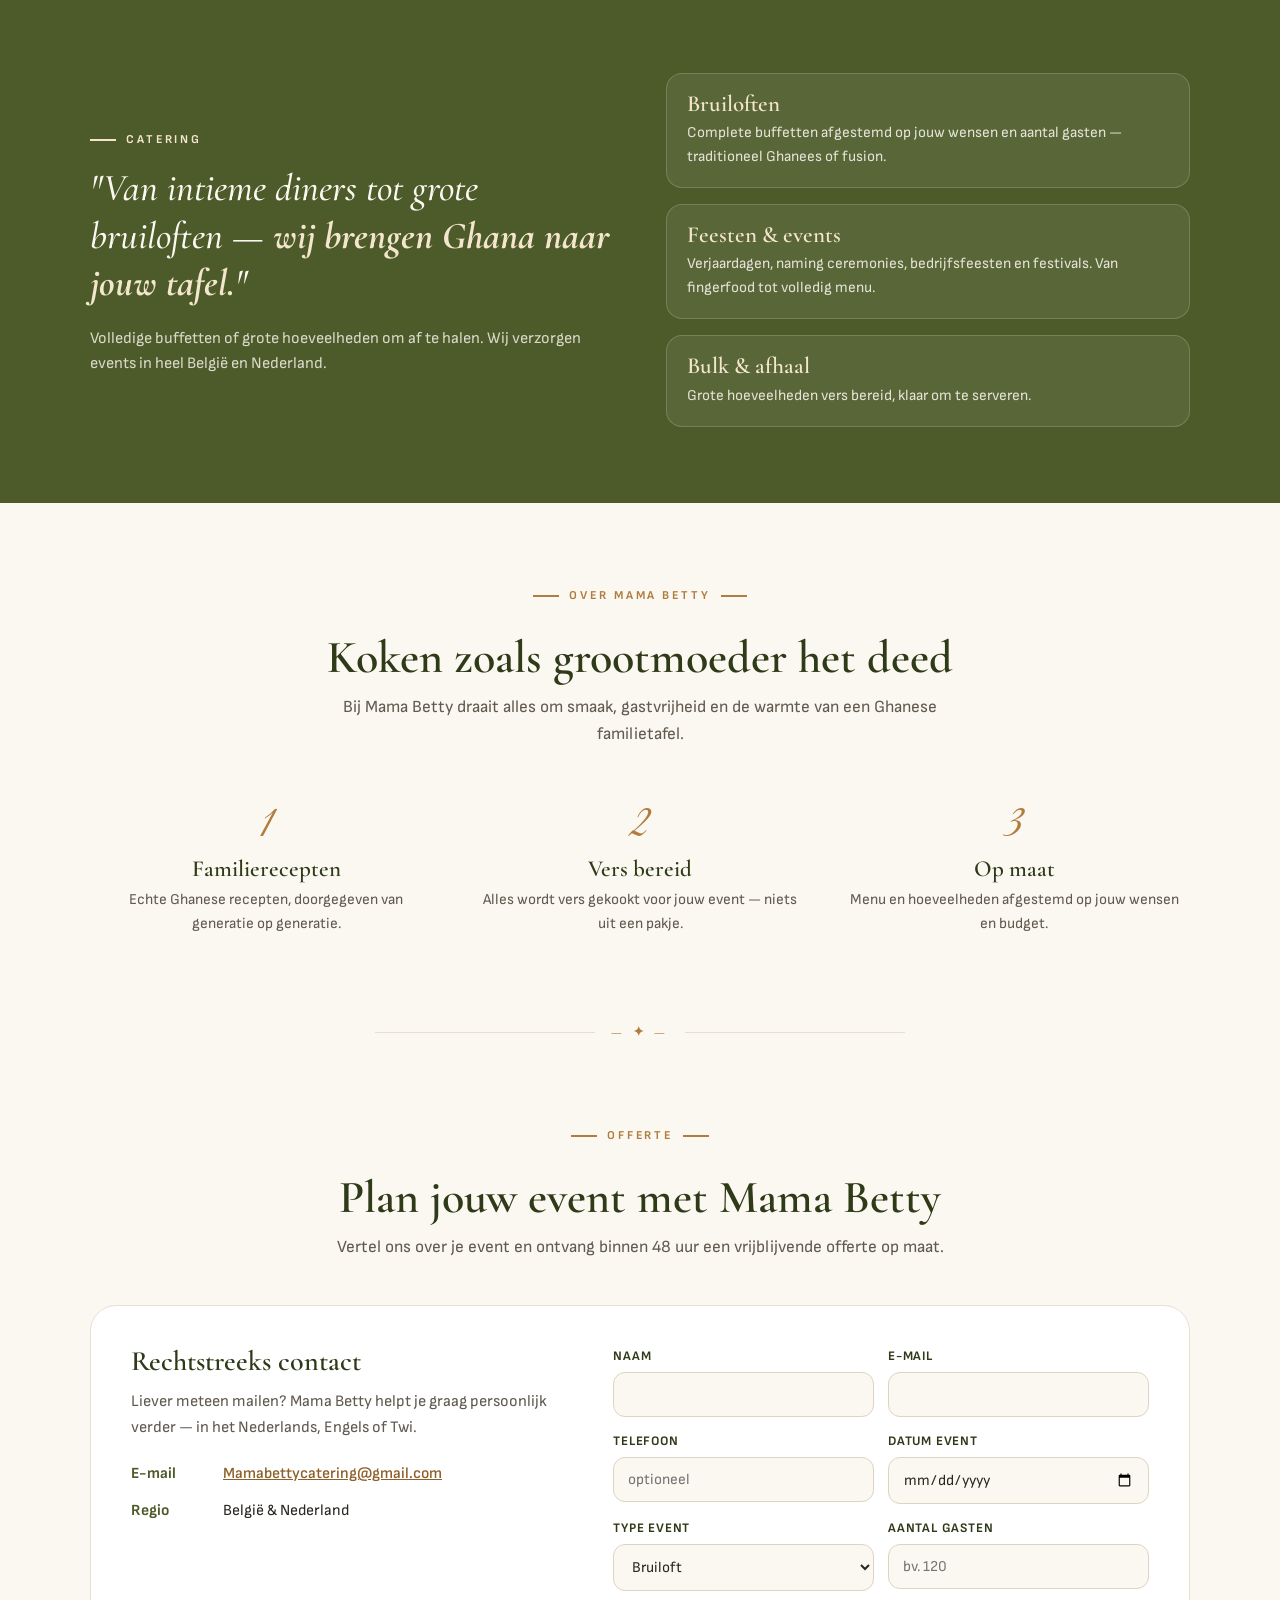
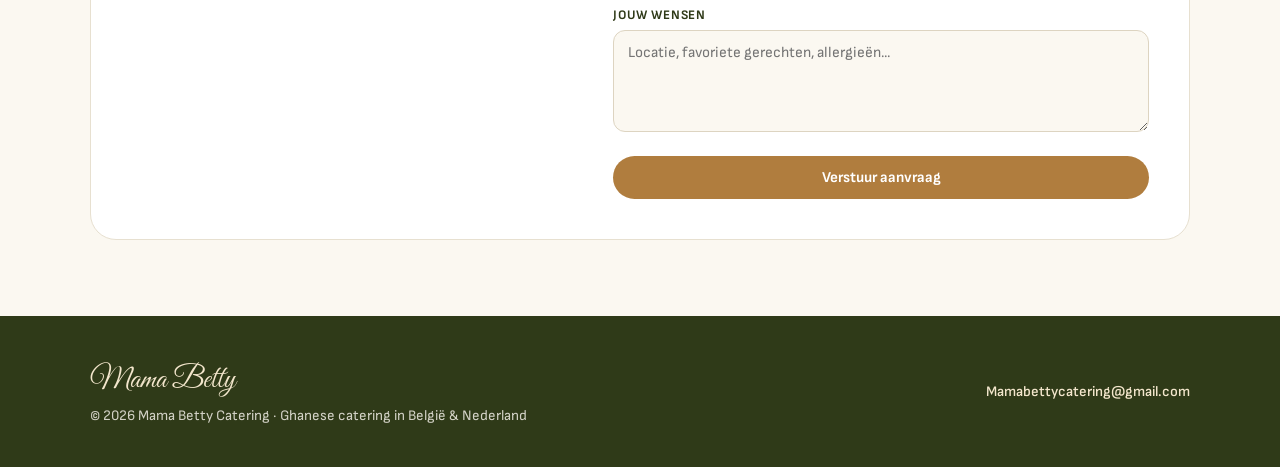
==== commit f6ad390a: "Engelse en Franse versie met taalkeuze NL/EN/FR Co-Authored-By: Claude Opus 5.5 <noreply@anthropic.c" ====
--- a/index.html
+++ b/index.html
@@ -9,223 +9,15 @@
 <meta property="og:description" content="Authentieke Ghanese catering voor bruiloften, feesten en events in België en Nederland.">
 <meta property="og:image" content="logo.jpg">
 <link rel="icon" href="logo.jpg">
+<link rel="canonical" href="https://www.mamabetty.be/">
+<link rel="alternate" hreflang="nl" href="https://www.mamabetty.be/">
+<link rel="alternate" hreflang="en" href="https://www.mamabetty.be/en/">
+<link rel="alternate" hreflang="fr" href="https://www.mamabetty.be/fr/">
+<link rel="alternate" hreflang="x-default" href="https://www.mamabetty.be/">
 <link rel="preconnect" href="https://fonts.googleapis.com">
 <link rel="preconnect" href="https://fonts.gstatic.com" crossorigin>
 <link href="https://fonts.googleapis.com/css2?family=Cormorant+Garamond:ital,wght@0,500;0,600;0,700;1,500;1,600&family=Great+Vibes&family=Sofia+Sans:wght@400;500;600;700&display=swap" rel="stylesheet">
-<style>
-  :root{
-    --olive-900:#2F3A18;
-    --olive-700:#4D5B2A;
-    --olive-500:#6B7A3E;
-    --olive-100:#ECEEDF;
-    --cream:#FBF8F1;
-    --apron:#F3E6CC;
-    --bronze:#B07D3E;
-    --bronze-dark:#8E6029;
-    --ink:#2A2620;
-    --ink-soft:#615A50;
-    --line:#E7E0D0;
-  }
-  *{margin:0;padding:0;box-sizing:border-box}
-  html{scroll-behavior:smooth}
-  body{
-    font-family:'Sofia Sans',sans-serif;
-    background:var(--cream);
-    color:var(--ink);
-    line-height:1.6;
-    font-size:17px;
-  }
-  h1,h2,h3{font-family:'Cormorant Garamond',serif;line-height:1.1}
-  img{max-width:100%;display:block}
-  a{color:inherit}
-  .script{font-family:'Great Vibes',cursive;font-weight:400}
-
-  /* ---------- NAV ---------- */
-  header{
-    position:sticky;top:0;z-index:50;
-    background:rgba(251,248,241,.95);
-    backdrop-filter:blur(8px);
-    border-bottom:1px solid var(--line);
-  }
-  .nav{
-    max-width:1100px;margin:0 auto;padding:10px 22px;
-    display:flex;align-items:center;justify-content:space-between;gap:16px;
-    position:relative;
-  }
-  .brand{display:flex;align-items:center;gap:10px;text-decoration:none}
-  .brand img{width:52px;height:52px;object-fit:cover;object-position:50% 22%;border-radius:50%;border:2px solid var(--olive-700);background:#fff}
-  .brand-name{font-family:'Great Vibes',cursive;font-size:30px;color:var(--olive-700);line-height:1}
-  .brand-name small{display:block;font-family:'Cormorant Garamond',serif;font-weight:700;font-size:11px;letter-spacing:.32em;text-transform:uppercase;color:var(--bronze);margin-top:2px}
-  nav ul{display:flex;gap:26px;list-style:none;align-items:center}
-  nav a{text-decoration:none;font-weight:600;font-size:15px;color:var(--ink-soft)}
-  nav a:hover{color:var(--olive-700)}
-  .btn{
-    display:inline-block;background:var(--olive-700);color:#fff;
-    padding:12px 26px;border-radius:999px;text-decoration:none;
-    font-weight:700;font-size:15px;border:none;cursor:pointer;font-family:inherit;
-    transition:transform .15s ease, background .15s ease;
-  }
-  .btn:hover{background:var(--olive-900);transform:translateY(-1px)}
-  .btn:focus-visible{outline:3px solid var(--bronze);outline-offset:2px}
-  .btn:disabled{opacity:.6;cursor:wait;transform:none}
-  nav a.btn{color:#fff}
-  .btn-bronze{background:var(--bronze)}
-  .btn-bronze:hover{background:var(--bronze-dark)}
-  .menu-toggle{display:none;background:none;border:none;font-size:26px;cursor:pointer;color:var(--olive-900)}
-
-  /* ---------- HERO ---------- */
-  .hero{
-    max-width:1100px;margin:0 auto;padding:56px 22px 64px;
-    display:grid;grid-template-columns:1.1fr .9fr;gap:48px;align-items:center;
-  }
-  .eyebrow{
-    display:inline-flex;align-items:center;gap:10px;
-    font-size:12px;font-weight:700;letter-spacing:.24em;text-transform:uppercase;
-    color:var(--bronze);margin-bottom:16px;
-  }
-  .eyebrow::before{content:"";width:26px;height:1.5px;background:var(--bronze)}
-  .hero h1{
-    font-size:clamp(40px,5.6vw,64px);font-weight:600;color:var(--olive-900);
-  }
-  .hero h1 .script{display:block;color:var(--olive-700);font-size:1.2em;line-height:1.15;margin-top:4px}
-  .hero p.lead{margin:22px 0 28px;font-size:19px;color:var(--ink-soft);max-width:52ch}
-  .hero-badges{display:flex;flex-wrap:wrap;gap:10px;margin-bottom:30px}
-  .badge{
-    background:var(--olive-100);color:var(--olive-900);
-    border:1px solid #D7DBC2;border-radius:999px;
-    padding:7px 16px;font-size:14px;font-weight:600;
-  }
-  .hero-cta{display:flex;gap:14px;flex-wrap:wrap;align-items:center}
-  .hero-note{font-size:14px;color:var(--ink-soft)}
-  .hero-logo{
-    width:100%;max-width:460px;margin:0 auto;
-    mix-blend-mode:multiply;
-  }
-
-  /* ---------- SECTIONS ---------- */
-  section{padding:76px 22px}
-  .wrap{max-width:1100px;margin:0 auto}
-  .section-head{max-width:640px;margin-bottom:44px}
-  .section-head.center{margin-left:auto;margin-right:auto;text-align:center}
-  .section-head.center .eyebrow::after{content:"";width:26px;height:1.5px;background:var(--bronze)}
-  .section-head h2{font-size:clamp(32px,4vw,46px);font-weight:600;color:var(--olive-900);margin:10px 0 12px}
-  .section-head p{color:var(--ink-soft);font-size:17px}
-
-  .divider{display:flex;align-items:center;justify-content:center;gap:16px;color:var(--bronze);padding:0 22px}
-  .divider::before,.divider::after{content:"";height:1px;flex:1;max-width:220px;background:var(--line)}
-  .divider span{font-family:'Cormorant Garamond',serif;font-weight:700;letter-spacing:.3em;font-size:13px}
-
-  /* menu */
-  .menu-grid{display:grid;grid-template-columns:repeat(3,1fr);gap:22px}
-  .dish{
-    background:#fff;border:1px solid var(--line);border-radius:20px;
-    padding:26px 24px;transition:transform .18s ease, box-shadow .18s ease;
-  }
-  .dish:hover{transform:translateY(-4px);box-shadow:0 16px 36px rgba(47,58,24,.10)}
-  .dish-photo{
-    display:block;width:calc(100% + 48px);max-width:none;margin:-26px -24px 20px;
-    aspect-ratio:4/3;object-fit:cover;border-radius:19px 19px 0 0;background:var(--olive-100);
-  }
-  .dish h3{font-size:25px;font-weight:600;color:var(--olive-900);margin-bottom:6px}
-  .dish p{font-size:15px;color:var(--ink-soft)}
-  .dish .tag{
-    display:inline-block;margin-top:14px;font-size:12px;font-weight:700;
-    letter-spacing:.14em;text-transform:uppercase;color:var(--bronze);
-  }
-
-  /* catering */
-  .split{display:grid;grid-template-columns:1fr 1fr;gap:52px;align-items:center}
-  .green-section{background:var(--olive-700);color:var(--cream)}
-  .green-section .eyebrow{color:var(--apron)}
-  .green-section .eyebrow::before{background:var(--apron)}
-  .service-list{list-style:none;display:grid;gap:16px}
-  .service-list li{
-    background:rgba(251,248,241,.07);
-    border:1px solid rgba(251,248,241,.18);
-    border-radius:16px;padding:18px 20px;
-  }
-  .service-list h3{font-size:23px;color:var(--apron);margin-bottom:4px;font-weight:600}
-  .service-list p{font-size:15px;color:rgba(251,248,241,.85)}
-  .big-quote{
-    font-family:'Cormorant Garamond',serif;font-style:italic;font-weight:500;
-    font-size:clamp(28px,3.4vw,38px);line-height:1.25;color:var(--cream);
-  }
-  .big-quote strong{color:var(--apron);font-weight:700}
-  .quote-sub{margin-top:18px;color:rgba(251,248,241,.8);font-size:16px}
-
-  /* waarom */
-  .why-grid{display:grid;grid-template-columns:repeat(3,1fr);gap:22px}
-  .why{text-align:center;padding:10px}
-  .why .num{font-family:'Great Vibes',cursive;font-size:46px;color:var(--bronze);line-height:1}
-  .why h3{font-size:23px;color:var(--olive-900);margin:8px 0 6px;font-weight:600}
-  .why p{font-size:15px;color:var(--ink-soft)}
-
-  /* contact */
-  .contact-card{
-    background:#fff;border:1px solid var(--line);border-radius:26px;
-    padding:40px;display:grid;grid-template-columns:.9fr 1.1fr;gap:44px;
-  }
-  .contact-info h3{font-size:28px;color:var(--olive-900);font-weight:600;margin-bottom:12px}
-  .contact-info p{color:var(--ink-soft);font-size:16px;margin-bottom:22px}
-  .contact-rows{display:grid;gap:12px;font-size:15.5px}
-  .contact-rows div{display:flex;gap:12px;align-items:baseline;flex-wrap:wrap}
-  .contact-rows strong{min-width:80px;color:var(--olive-700)}
-  .contact-rows a{color:var(--bronze-dark);font-weight:600;word-break:break-all}
-  .form{display:grid;gap:14px}
-  .form label{display:block;margin-bottom:5px;font-size:13px;font-weight:700;letter-spacing:.06em;text-transform:uppercase;color:var(--olive-900)}
-  .form input,.form select,.form textarea{
-    width:100%;padding:12px 14px;border:1.5px solid #DDD4C1;border-radius:12px;
-    font-family:inherit;font-size:15px;background:var(--cream);color:var(--ink);
-  }
-  .form input:focus,.form select:focus,.form textarea:focus{
-    outline:none;border-color:var(--olive-700);box-shadow:0 0 0 3px rgba(77,91,42,.15);
-  }
-  .form-row{display:grid;grid-template-columns:1fr 1fr;gap:14px}
-  .hp{position:absolute;left:-9999px}
-  .form-msg{
-    display:none;padding:14px 16px;border-radius:12px;font-weight:600;font-size:15px;
-    background:var(--olive-100);border:1px solid #CBD1AE;color:var(--olive-900);
-  }
-  .form-msg.error{background:#FBEDE8;border-color:#EBC3B5;color:#8A2F14}
-
-  /* footer */
-  footer.site{
-    background:var(--olive-900);color:rgba(251,248,241,.8);
-    padding:40px 22px;font-size:14.5px;
-  }
-  footer.site .wrap{display:flex;justify-content:space-between;gap:20px;flex-wrap:wrap;align-items:center}
-  footer.site .script{font-size:30px;color:var(--apron)}
-  footer.site a{color:var(--apron);text-decoration:none;font-weight:600}
-
-  @media (prefers-reduced-motion:reduce){
-    *{transition:none!important;animation:none!important}
-    html{scroll-behavior:auto}
-  }
-  @media (max-width:860px){
-    .hero{grid-template-columns:1fr;padding-top:28px;text-align:center}
-    .hero-logo{max-width:320px;order:-1}
-    .hero p.lead{margin-left:auto;margin-right:auto}
-    .hero-badges,.hero-cta{justify-content:center}
-    .eyebrow::before{display:none}
-    .menu-grid{grid-template-columns:1fr 1fr}
-    .why-grid{grid-template-columns:1fr 1fr}
-    .split,.contact-card{grid-template-columns:1fr}
-    nav ul{
-      display:none;position:absolute;top:100%;left:0;right:0;
-      background:var(--cream);flex-direction:column;padding:18px 22px;gap:16px;
-      border-bottom:1px solid var(--line);
-    }
-    nav ul.open{display:flex}
-    .menu-toggle{display:block}
-  }
-  @media (max-width:560px){
-    .menu-grid,.why-grid{grid-template-columns:1fr}
-    .form-row{grid-template-columns:1fr}
-    .contact-card{padding:24px}
-    section{padding:60px 16px}
-    .brand-name{font-size:26px}
-  }
-</style>
+<link rel="stylesheet" href="style.css">
 </head>
 <body>
 
@@ -245,6 +37,11 @@
         <li><a href="#waarom">Over ons</a></li>
         <li><a href="#offerte" class="btn btn-bronze">Vraag een offerte</a></li>
       </ul>
+      <div class="lang" aria-label="Taal">
+        <a href="./" hreflang="nl" lang="nl" aria-current="true">NL</a>
+        <a href="en/" hreflang="en" lang="en">EN</a>
+        <a href="fr/" hreflang="fr" lang="fr">FR</a>
+      </div>
     </nav>
   </div>
 </header>
@@ -390,6 +187,7 @@
         </div>
         <form class="form" id="quoteForm" novalidate>
           <input type="text" name="_honey" class="hp" tabindex="-1" autocomplete="off" aria-hidden="true">
+          <input type="hidden" name="Taal" value="Nederlands">
           <div class="form-row">
             <div>
               <label for="name">Naam</label>
--- a/style.css
+++ b/style.css
@@ -0,0 +1,221 @@
+:root{
+  --olive-900:#2F3A18;
+  --olive-700:#4D5B2A;
+  --olive-500:#6B7A3E;
+  --olive-100:#ECEEDF;
+  --cream:#FBF8F1;
+  --apron:#F3E6CC;
+  --bronze:#B07D3E;
+  --bronze-dark:#8E6029;
+  --ink:#2A2620;
+  --ink-soft:#615A50;
+  --line:#E7E0D0;
+}
+*{margin:0;padding:0;box-sizing:border-box}
+html{scroll-behavior:smooth}
+body{
+  font-family:'Sofia Sans',sans-serif;
+  background:var(--cream);
+  color:var(--ink);
+  line-height:1.6;
+  font-size:17px;
+}
+h1,h2,h3{font-family:'Cormorant Garamond',serif;line-height:1.1}
+img{max-width:100%;display:block}
+a{color:inherit}
+.script{font-family:'Great Vibes',cursive;font-weight:400}
+
+/* ---------- NAV ---------- */
+header{
+  position:sticky;top:0;z-index:50;
+  background:rgba(251,248,241,.95);
+  backdrop-filter:blur(8px);
+  border-bottom:1px solid var(--line);
+}
+.nav{
+  max-width:1100px;margin:0 auto;padding:10px 22px;
+  display:flex;align-items:center;justify-content:space-between;gap:16px;
+  position:relative;
+}
+.brand{display:flex;align-items:center;gap:10px;text-decoration:none}
+.brand img{width:52px;height:52px;object-fit:cover;object-position:50% 22%;border-radius:50%;border:2px solid var(--olive-700);background:#fff}
+.brand-name{font-family:'Great Vibes',cursive;font-size:30px;color:var(--olive-700);line-height:1}
+.brand-name small{display:block;font-family:'Cormorant Garamond',serif;font-weight:700;font-size:11px;letter-spacing:.32em;text-transform:uppercase;color:var(--bronze);margin-top:2px}
+nav ul{display:flex;gap:26px;list-style:none;align-items:center}
+nav a{text-decoration:none;font-weight:600;font-size:15px;color:var(--ink-soft)}
+nav a:hover{color:var(--olive-700)}
+.btn{
+  display:inline-block;background:var(--olive-700);color:#fff;
+  padding:12px 26px;border-radius:999px;text-decoration:none;
+  font-weight:700;font-size:15px;border:none;cursor:pointer;font-family:inherit;
+  transition:transform .15s ease, background .15s ease;
+}
+.btn:hover{background:var(--olive-900);transform:translateY(-1px)}
+.btn:focus-visible{outline:3px solid var(--bronze);outline-offset:2px}
+.btn:disabled{opacity:.6;cursor:wait;transform:none}
+nav a.btn{color:#fff}
+.btn-bronze{background:var(--bronze)}
+.btn-bronze:hover{background:var(--bronze-dark)}
+.menu-toggle{display:none;background:none;border:none;font-size:26px;cursor:pointer;color:var(--olive-900)}
+nav{display:flex;align-items:center;gap:22px}
+.lang{display:flex;gap:2px;font-size:13px;font-weight:700;letter-spacing:.06em}
+.lang a{padding:5px 7px;border-radius:8px;color:var(--ink-soft);text-decoration:none;font-size:13px}
+.lang a:hover{color:var(--olive-700);background:var(--olive-100)}
+.lang a[aria-current]{color:var(--olive-900);background:var(--olive-100)}
+
+/* ---------- HERO ---------- */
+.hero{
+  max-width:1100px;margin:0 auto;padding:56px 22px 64px;
+  display:grid;grid-template-columns:1.1fr .9fr;gap:48px;align-items:center;
+}
+.eyebrow{
+  display:inline-flex;align-items:center;gap:10px;
+  font-size:12px;font-weight:700;letter-spacing:.24em;text-transform:uppercase;
+  color:var(--bronze);margin-bottom:16px;
+}
+.eyebrow::before{content:"";width:26px;height:1.5px;background:var(--bronze)}
+.hero h1{
+  font-size:clamp(40px,5.6vw,64px);font-weight:600;color:var(--olive-900);
+}
+.hero h1 .script{display:block;color:var(--olive-700);font-size:1.2em;line-height:1.15;margin-top:4px}
+.hero p.lead{margin:22px 0 28px;font-size:19px;color:var(--ink-soft);max-width:52ch}
+.hero-badges{display:flex;flex-wrap:wrap;gap:10px;margin-bottom:30px}
+.badge{
+  background:var(--olive-100);color:var(--olive-900);
+  border:1px solid #D7DBC2;border-radius:999px;
+  padding:7px 16px;font-size:14px;font-weight:600;
+}
+.hero-cta{display:flex;gap:14px;flex-wrap:wrap;align-items:center}
+.hero-note{font-size:14px;color:var(--ink-soft)}
+.hero-logo{
+  width:100%;max-width:460px;margin:0 auto;
+  mix-blend-mode:multiply;
+}
+
+/* ---------- SECTIONS ---------- */
+section{padding:76px 22px}
+.wrap{max-width:1100px;margin:0 auto}
+.section-head{max-width:640px;margin-bottom:44px}
+.section-head.center{margin-left:auto;margin-right:auto;text-align:center}
+.section-head.center .eyebrow::after{content:"";width:26px;height:1.5px;background:var(--bronze)}
+.section-head h2{font-size:clamp(32px,4vw,46px);font-weight:600;color:var(--olive-900);margin:10px 0 12px}
+.section-head p{color:var(--ink-soft);font-size:17px}
+
+.divider{display:flex;align-items:center;justify-content:center;gap:16px;color:var(--bronze);padding:0 22px}
+.divider::before,.divider::after{content:"";height:1px;flex:1;max-width:220px;background:var(--line)}
+.divider span{font-family:'Cormorant Garamond',serif;font-weight:700;letter-spacing:.3em;font-size:13px}
+
+/* menu */
+.menu-grid{display:grid;grid-template-columns:repeat(3,1fr);gap:22px}
+.dish{
+  background:#fff;border:1px solid var(--line);border-radius:20px;
+  padding:26px 24px;transition:transform .18s ease, box-shadow .18s ease;
+}
+.dish:hover{transform:translateY(-4px);box-shadow:0 16px 36px rgba(47,58,24,.10)}
+.dish-photo{
+  display:block;width:calc(100% + 48px);max-width:none;margin:-26px -24px 20px;
+  aspect-ratio:4/3;object-fit:cover;border-radius:19px 19px 0 0;background:var(--olive-100);
+}
+.dish h3{font-size:25px;font-weight:600;color:var(--olive-900);margin-bottom:6px}
+.dish p{font-size:15px;color:var(--ink-soft)}
+.dish .tag{
+  display:inline-block;margin-top:14px;font-size:12px;font-weight:700;
+  letter-spacing:.14em;text-transform:uppercase;color:var(--bronze);
+}
+
+/* catering */
+.split{display:grid;grid-template-columns:1fr 1fr;gap:52px;align-items:center}
+.green-section{background:var(--olive-700);color:var(--cream)}
+.green-section .eyebrow{color:var(--apron)}
+.green-section .eyebrow::before{background:var(--apron)}
+.service-list{list-style:none;display:grid;gap:16px}
+.service-list li{
+  background:rgba(251,248,241,.07);
+  border:1px solid rgba(251,248,241,.18);
+  border-radius:16px;padding:18px 20px;
+}
+.service-list h3{font-size:23px;color:var(--apron);margin-bottom:4px;font-weight:600}
+.service-list p{font-size:15px;color:rgba(251,248,241,.85)}
+.big-quote{
+  font-family:'Cormorant Garamond',serif;font-style:italic;font-weight:500;
+  font-size:clamp(28px,3.4vw,38px);line-height:1.25;color:var(--cream);
+}
+.big-quote strong{color:var(--apron);font-weight:700}
+.quote-sub{margin-top:18px;color:rgba(251,248,241,.8);font-size:16px}
+
+/* waarom */
+.why-grid{display:grid;grid-template-columns:repeat(3,1fr);gap:22px}
+.why{text-align:center;padding:10px}
+.why .num{font-family:'Great Vibes',cursive;font-size:46px;color:var(--bronze);line-height:1}
+.why h3{font-size:23px;color:var(--olive-900);margin:8px 0 6px;font-weight:600}
+.why p{font-size:15px;color:var(--ink-soft)}
+
+/* contact */
+.contact-card{
+  background:#fff;border:1px solid var(--line);border-radius:26px;
+  padding:40px;display:grid;grid-template-columns:.9fr 1.1fr;gap:44px;
+}
+.contact-info h3{font-size:28px;color:var(--olive-900);font-weight:600;margin-bottom:12px}
+.contact-info p{color:var(--ink-soft);font-size:16px;margin-bottom:22px}
+.contact-rows{display:grid;gap:12px;font-size:15.5px}
+.contact-rows div{display:flex;gap:12px;align-items:baseline;flex-wrap:wrap}
+.contact-rows strong{min-width:80px;color:var(--olive-700)}
+.contact-rows a{color:var(--bronze-dark);font-weight:600;word-break:break-all}
+.form{display:grid;gap:14px}
+.form label{display:block;margin-bottom:5px;font-size:13px;font-weight:700;letter-spacing:.06em;text-transform:uppercase;color:var(--olive-900)}
+.form input,.form select,.form textarea{
+  width:100%;padding:12px 14px;border:1.5px solid #DDD4C1;border-radius:12px;
+  font-family:inherit;font-size:15px;background:var(--cream);color:var(--ink);
+}
+.form input:focus,.form select:focus,.form textarea:focus{
+  outline:none;border-color:var(--olive-700);box-shadow:0 0 0 3px rgba(77,91,42,.15);
+}
+.form-row{display:grid;grid-template-columns:1fr 1fr;gap:14px}
+.hp{position:absolute;left:-9999px}
+.form-msg{
+  display:none;padding:14px 16px;border-radius:12px;font-weight:600;font-size:15px;
+  background:var(--olive-100);border:1px solid #CBD1AE;color:var(--olive-900);
+}
+.form-msg.error{background:#FBEDE8;border-color:#EBC3B5;color:#8A2F14}
+
+/* footer */
+footer.site{
+  background:var(--olive-900);color:rgba(251,248,241,.8);
+  padding:40px 22px;font-size:14.5px;
+}
+footer.site .wrap{display:flex;justify-content:space-between;gap:20px;flex-wrap:wrap;align-items:center}
+footer.site .script{font-size:30px;color:var(--apron)}
+footer.site a{color:var(--apron);text-decoration:none;font-weight:600}
+
+@media (prefers-reduced-motion:reduce){
+  *{transition:none!important;animation:none!important}
+  html{scroll-behavior:auto}
+}
+@media (max-width:860px){
+  .hero{grid-template-columns:1fr;padding-top:28px;text-align:center}
+  .hero-logo{max-width:320px;order:-1}
+  .hero p.lead{margin-left:auto;margin-right:auto}
+  .hero-badges,.hero-cta{justify-content:center}
+  .eyebrow::before{display:none}
+  .menu-grid{grid-template-columns:1fr 1fr}
+  .why-grid{grid-template-columns:1fr 1fr}
+  .split,.contact-card{grid-template-columns:1fr}
+  nav ul{
+    display:none;position:absolute;top:100%;left:0;right:0;
+    background:var(--cream);flex-direction:column;padding:18px 22px;gap:16px;
+    border-bottom:1px solid var(--line);
+  }
+  nav ul.open{display:flex}
+  .menu-toggle{display:block;order:3}
+}
+@media (max-width:560px){
+  .menu-grid,.why-grid{grid-template-columns:1fr}
+  .form-row{grid-template-columns:1fr}
+  .contact-card{padding:24px}
+  section{padding:60px 16px}
+  .brand-name{font-size:26px}
+  .nav{padding:10px 16px;gap:10px}
+  .brand img{width:44px;height:44px}
+  nav{gap:10px}
+  .lang a{padding:4px 5px;letter-spacing:0}
+}
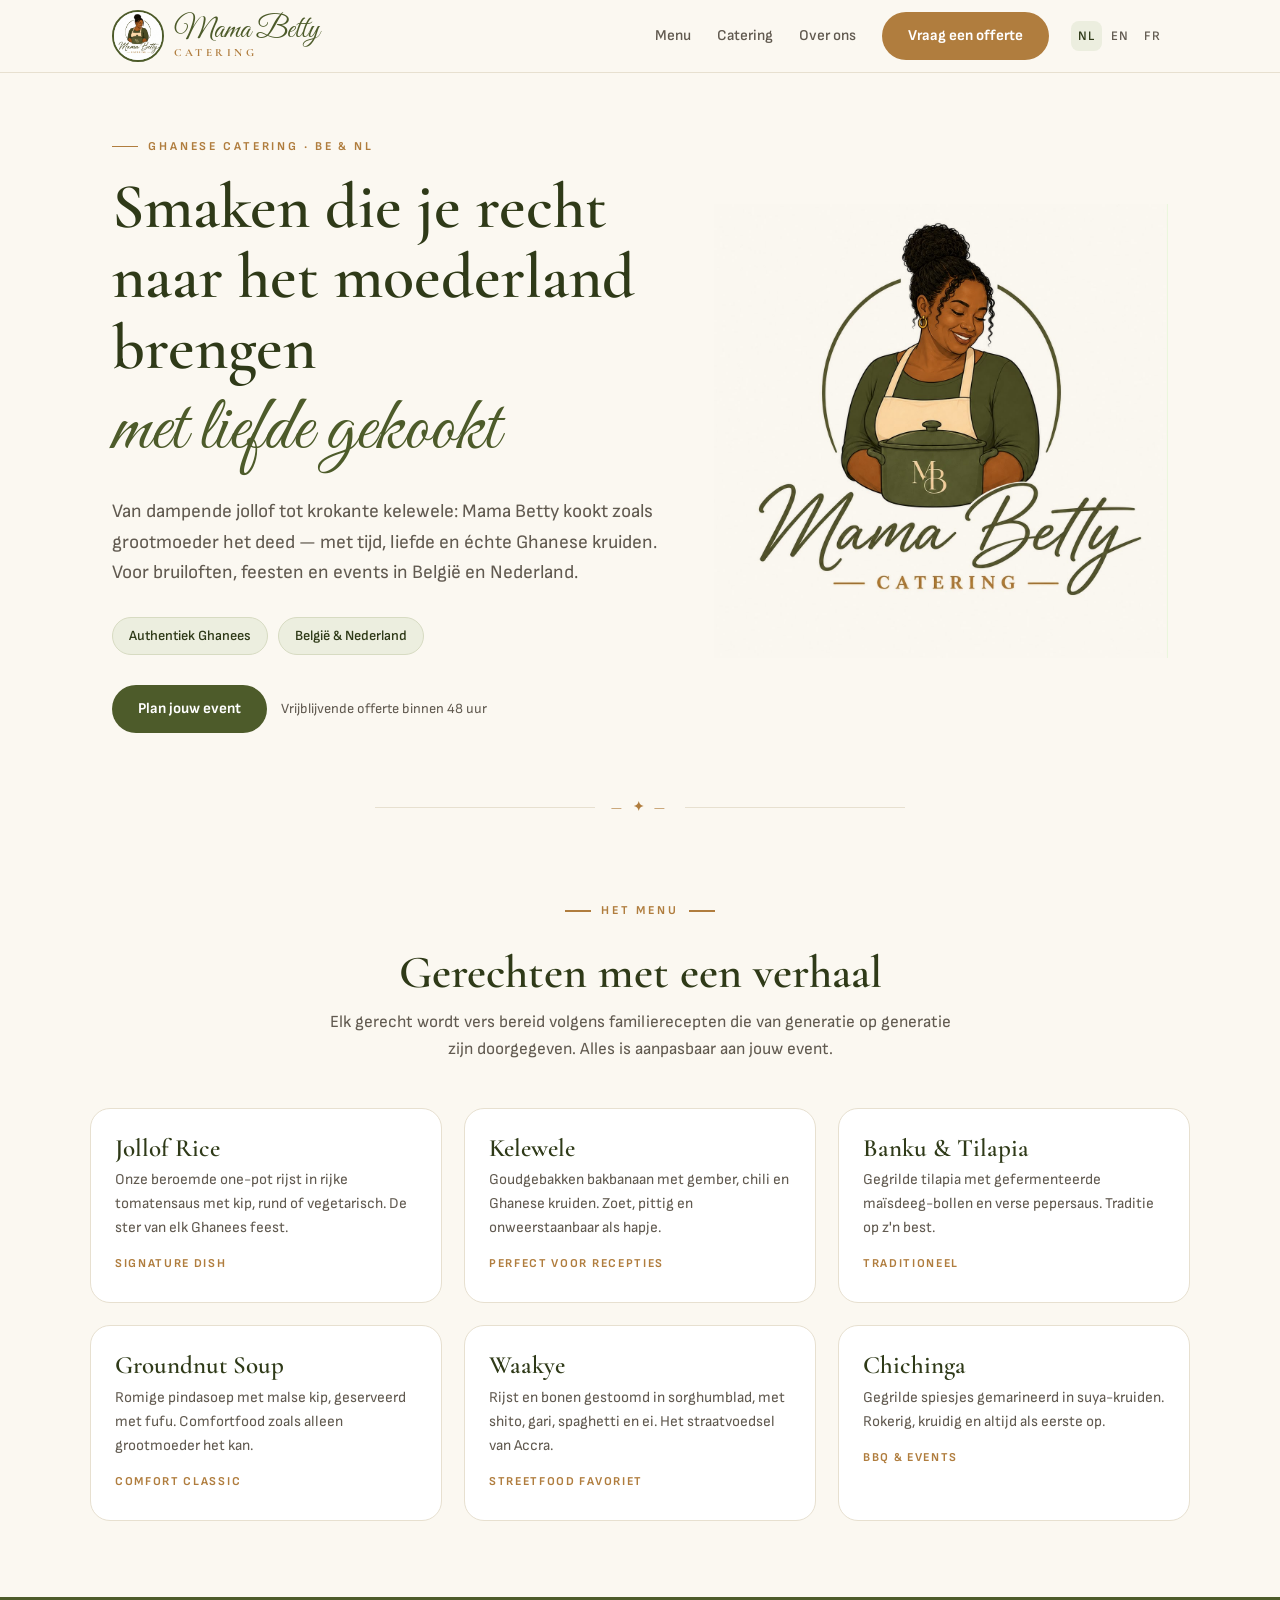
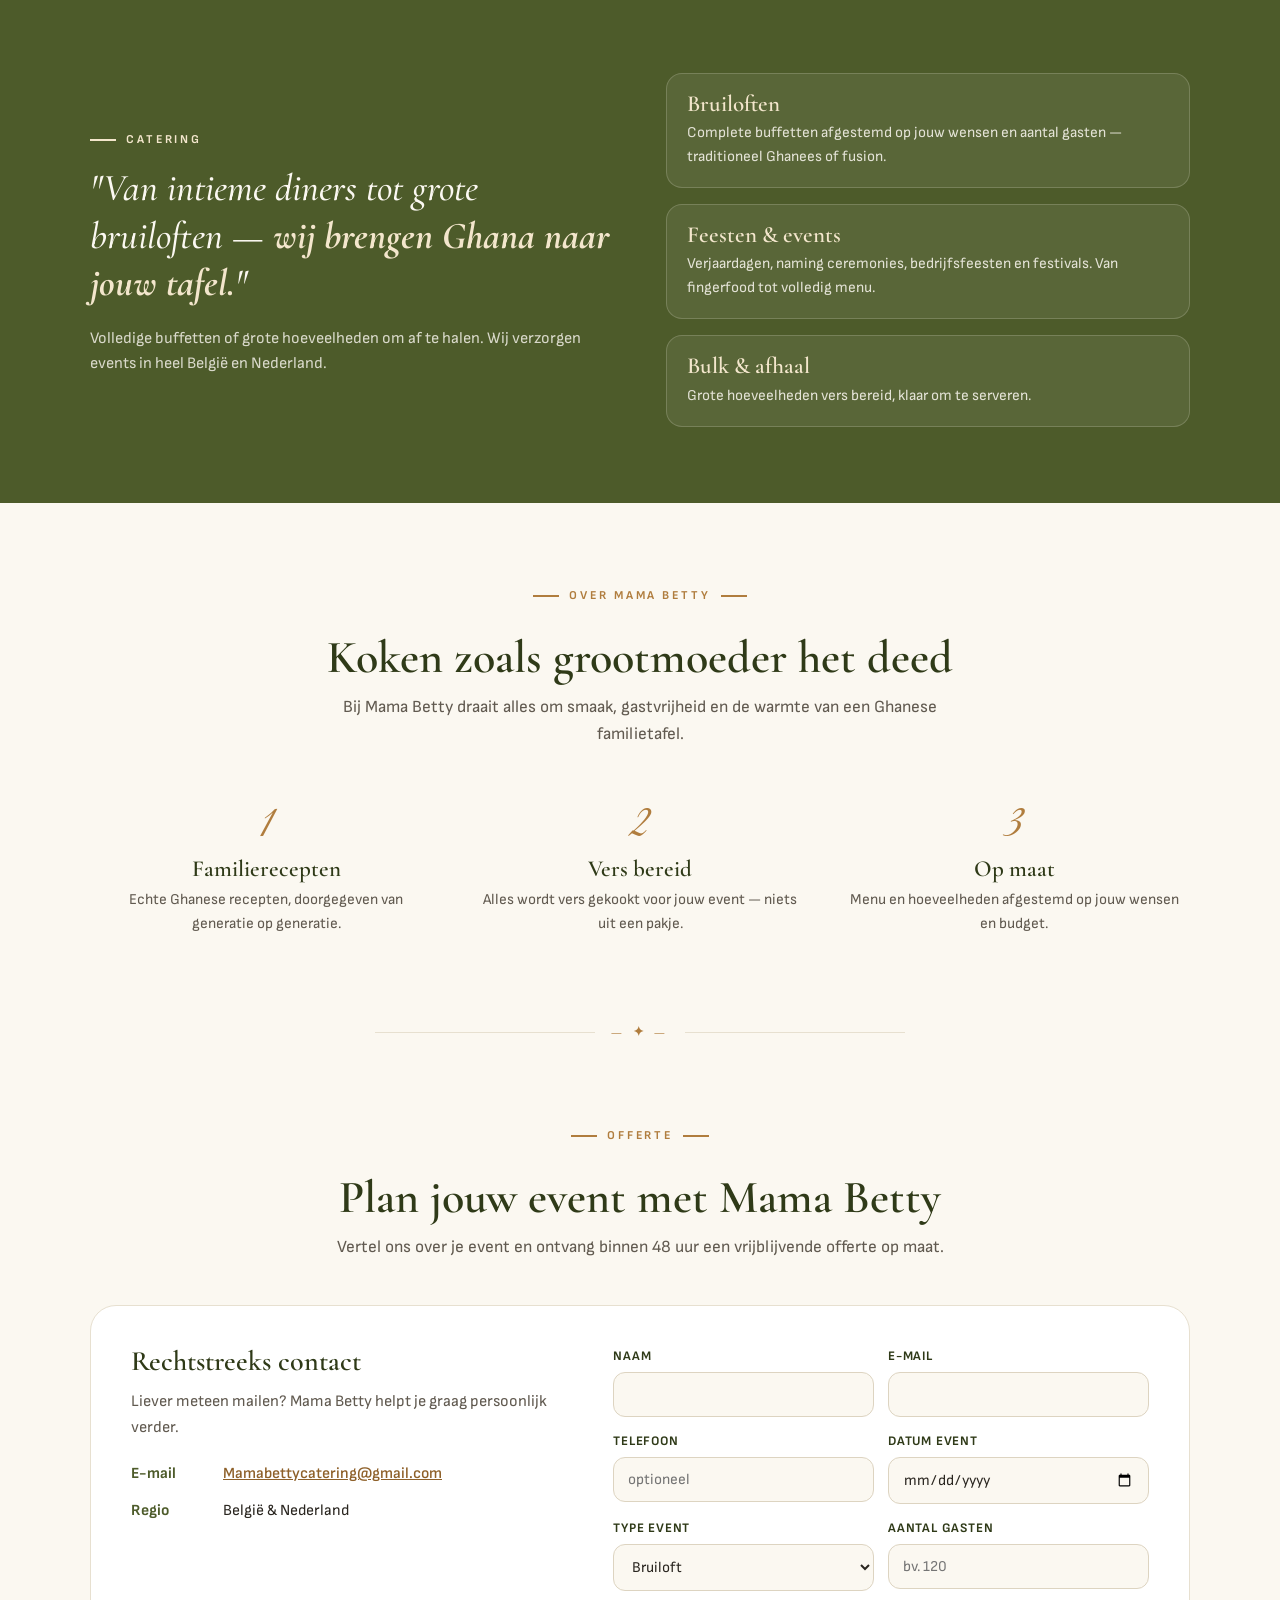
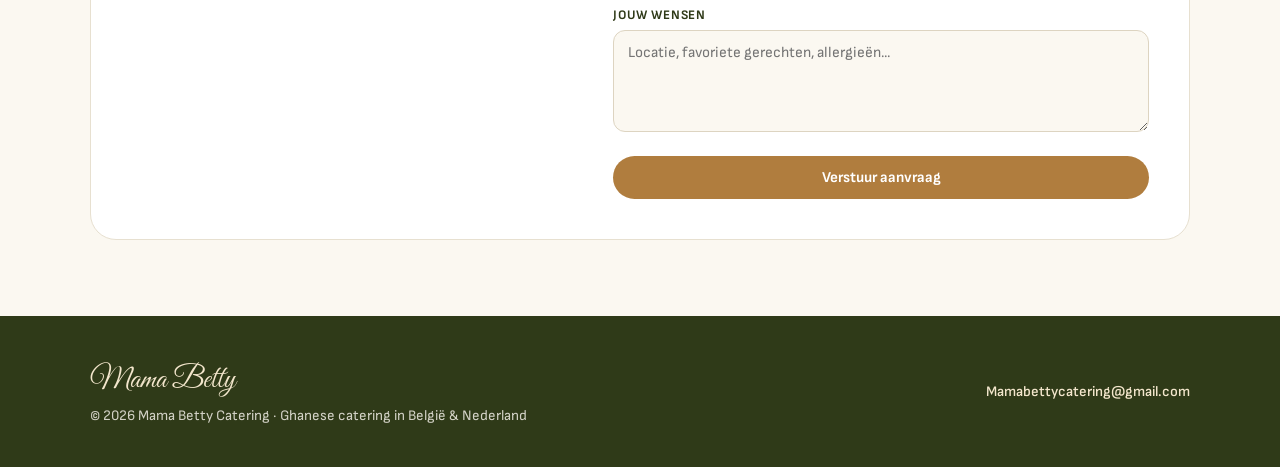
==== commit 48215c28: "Verwijder talen bij rechtstreeks contact Co-Authored-By: Claude Opus 5.5 <noreply@anthropic.com> Cla" ====
--- a/index.html
+++ b/index.html
@@ -179,7 +179,7 @@
       <div class="contact-card">
         <div class="contact-info">
           <h3>Rechtstreeks contact</h3>
-          <p>Liever meteen mailen? Mama Betty helpt je graag persoonlijk verder — in het Nederlands, Engels of Twi.</p>
+          <p>Liever meteen mailen? Mama Betty helpt je graag persoonlijk verder.</p>
           <div class="contact-rows">
             <div><strong>E-mail</strong><a href="mailto:Mamabettycatering@gmail.com">Mamabettycatering@gmail.com</a></div>
             <div><strong>Regio</strong><span>België &amp; Nederland</span></div>
